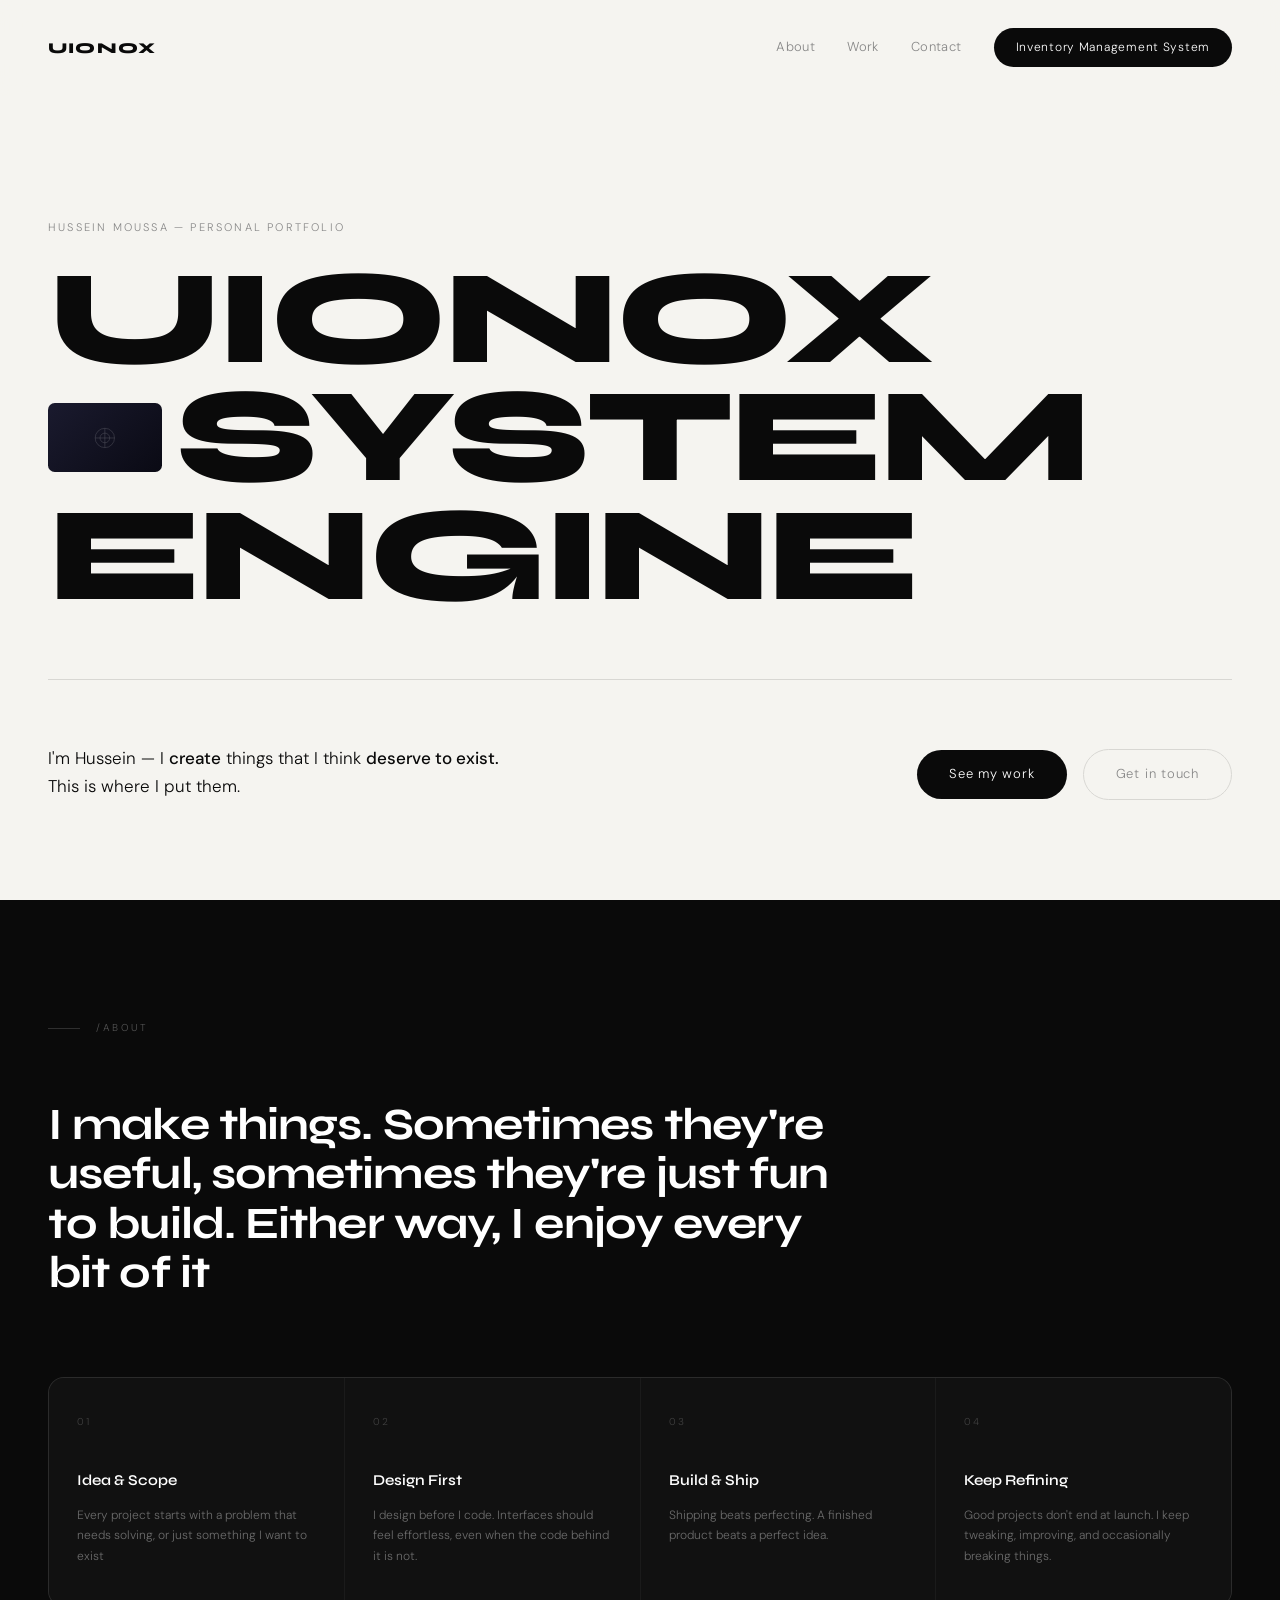
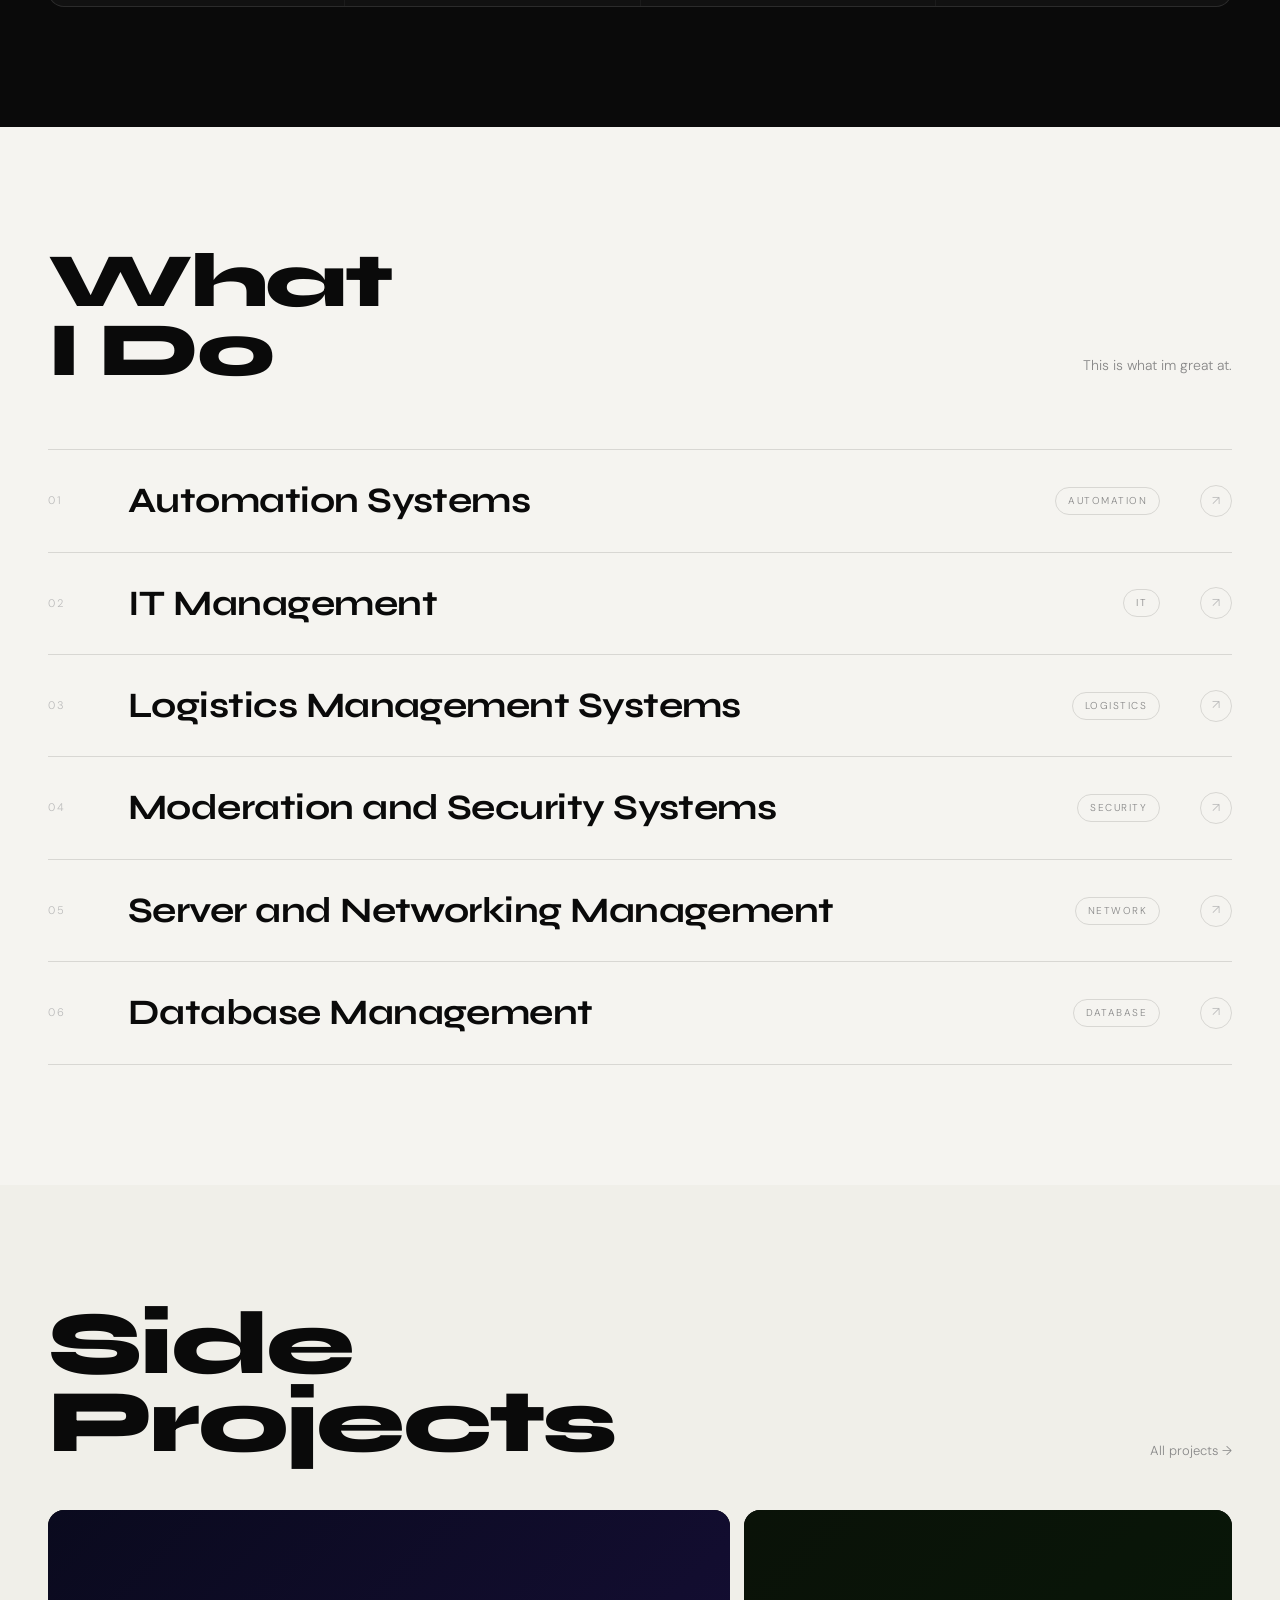
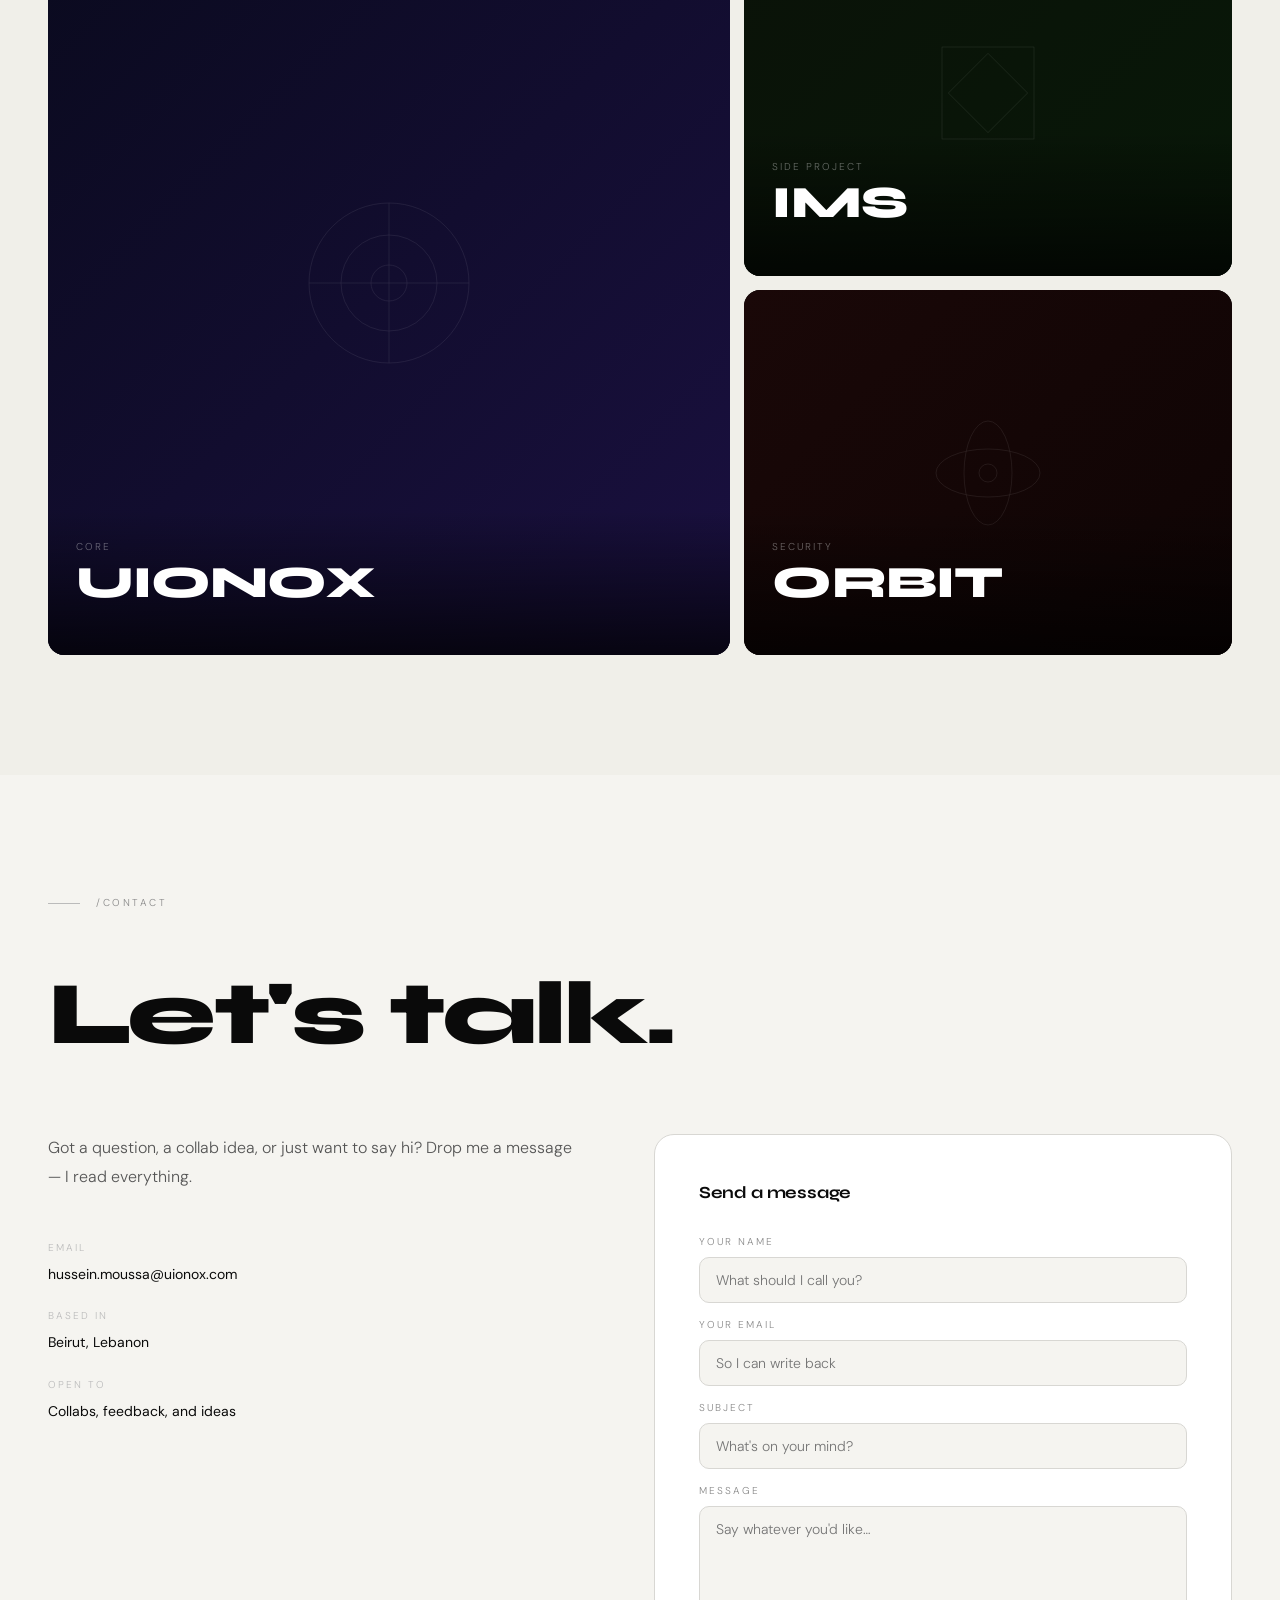
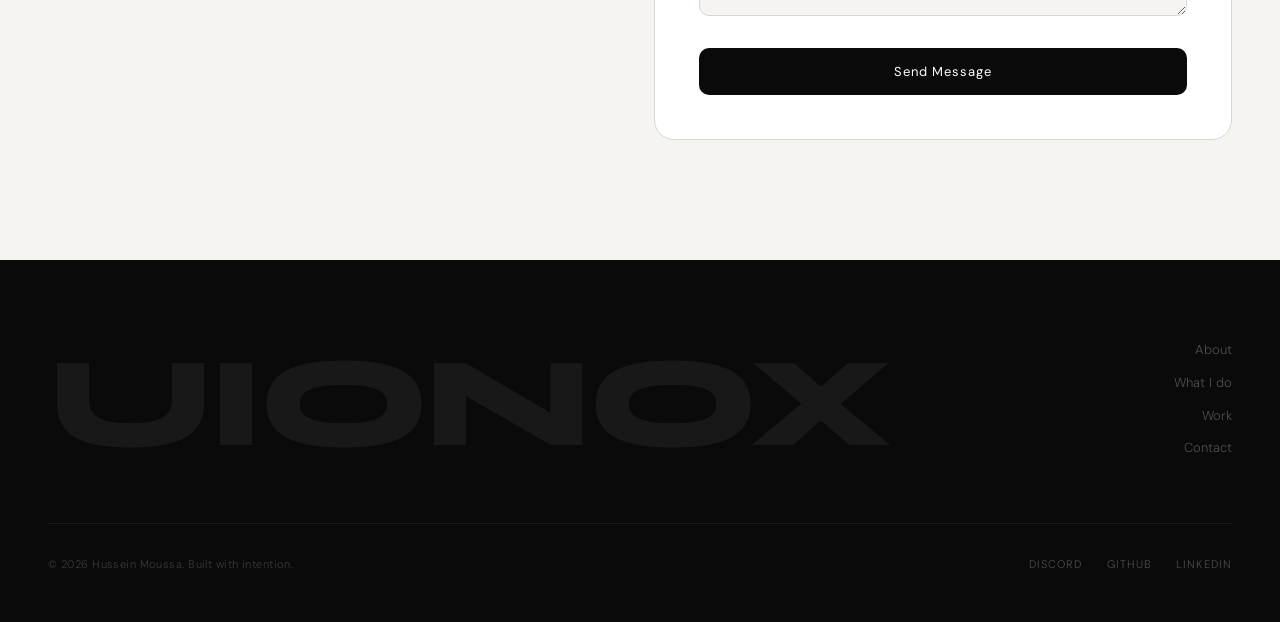
==== index.html @ 2e33893f "Update contact details and project descriptions" ====
<!DOCTYPE html>
<html lang="en">
<head>
<meta charset="UTF-8">
<meta name="viewport" content="width=device-width, initial-scale=1.0">
<title>Hussein Moussa — UIONOX</title>
<link rel="preconnect" href="https://fonts.googleapis.com">
<link href="https://fonts.googleapis.com/css2?family=Syne:wght@400;500;600;700;800&family=DM+Sans:opsz,wght@9..40,300;9..40,400;9..40,500&display=swap" rel="stylesheet">
<style>
*,*::before,*::after{box-sizing:border-box;margin:0;padding:0}
:root{
  --bg:#f5f4f0;
  --white:#ffffff;
  --black:#0a0a0a;
  --gray:#888;
  --gray-lt:#bbb;
  --gray-line:#d8d7d3;
  --accent:#1a3fff;
}
html{scroll-behavior:smooth}
body{background:var(--bg);color:var(--black);font-family:'DM Sans',sans-serif;font-weight:300;line-height:1.6;overflow-x:hidden}
::selection{background:var(--black);color:#fff}
a{color:inherit;text-decoration:none}

/* NAV */
nav{
  display:flex;align-items:center;justify-content:space-between;
  padding:28px 48px;
  position:fixed;top:0;left:0;right:0;z-index:100;
  background:rgba(245,244,240,0.88);
  backdrop-filter:blur(14px);
  -webkit-backdrop-filter:blur(14px);
  border-bottom:1px solid transparent;
  transition:border-color .3s;
}
nav.scrolled{border-bottom-color:var(--gray-line)}
.nav-logo{font-family:'Syne',sans-serif;font-weight:800;font-size:15px;letter-spacing:.08em;color:var(--black)}
.nav-right{display:flex;align-items:center;gap:32px}
.nav-links{display:flex;gap:32px}
.nav-links a{font-size:13px;color:var(--gray);letter-spacing:.03em;transition:color .2s}
.nav-links a:hover{color:var(--black)}
.nav-cta{
  background:var(--black);color:#fff;
  border:none;border-radius:100px;
  padding:10px 22px;font-size:12px;font-family:'DM Sans',sans-serif;
  letter-spacing:.06em;cursor:pointer;
  transition:transform .2s,box-shadow .2s;
  display:inline-block;
}
.nav-cta:hover{transform:scale(1.03);box-shadow:0 4px 20px rgba(0,0,0,0.18)}

/* HERO */
.hero{
  padding:160px 48px 100px;
  position:relative;overflow:hidden;
  min-height:100vh;display:flex;flex-direction:column;justify-content:flex-end;
}
.hero-eyebrow{
  font-size:11px;letter-spacing:.2em;text-transform:uppercase;color:var(--gray);
  margin-bottom:24px;
  opacity:0;animation:fadeUp .8s .1s cubic-bezier(.16,1,.3,1) forwards;
}
.hero-headline{
  font-family:'Syne',sans-serif;font-weight:800;
  /* scales purely with viewport width so all 3 lines always fit */
  font-size:clamp(40px,10.5vw,170px);
  line-height:.88;letter-spacing:-.03em;
  color:var(--black);
  display:flex;flex-direction:column;
}
.hero-line{
  display:flex;align-items:center;gap:.1em;
  white-space:nowrap;
  opacity:0;transform:translateY(50px);
  animation:fadeUp 1s cubic-bezier(.16,1,.3,1) forwards;
}
.hero-line:nth-child(1){animation-delay:.12s}
.hero-line:nth-child(2){animation-delay:.24s}
.hero-line:nth-child(3){animation-delay:.36s}
.hero-img-inline{
  /* size relative to current font-size so it scales with the text */
  width:.85em;height:.52em;
  border-radius:.05em;overflow:hidden;flex-shrink:0;
  background:#111;display:inline-flex;align-items:center;justify-content:center;
}
.hero-img-inner{
  width:100%;height:100%;
  background:linear-gradient(135deg,#1a1a2e,#0a0a14);
  display:flex;align-items:center;justify-content:center;
}
.hero-img-inner svg{opacity:.35;width:40%;height:40%}
.hero-bottom{
  display:flex;align-items:flex-end;justify-content:space-between;
  padding-top:64px;
  border-top:1px solid var(--gray-line);
  margin-top:64px;
  opacity:0;animation:fadeUp .8s .65s cubic-bezier(.16,1,.3,1) forwards;
}
.hero-sub{max-width:460px;font-size:17px;line-height:1.65;color:var(--black);font-weight:300}
.hero-sub strong{font-weight:500}
.hero-cta-row{display:flex;gap:16px;align-items:center;flex-shrink:0}
.btn-black{background:var(--black);color:#fff;padding:14px 32px;border-radius:100px;font-size:13px;letter-spacing:.06em;transition:transform .2s,box-shadow .2s;display:inline-block}
.btn-black:hover{transform:scale(1.02);box-shadow:0 6px 24px rgba(0,0,0,.18)}
.btn-outline{border:1.5px solid var(--gray-line);padding:14px 32px;border-radius:100px;font-size:13px;letter-spacing:.06em;color:var(--gray);transition:border-color .2s,color .2s;display:inline-block}
.btn-outline:hover{border-color:var(--black);color:var(--black)}

@keyframes fadeUp{to{opacity:1;transform:translateY(0)}}

/* SECTION SHARED */
.section-pad{padding:120px 48px}
.section-label{font-size:10px;letter-spacing:.25em;text-transform:uppercase;color:var(--gray);margin-bottom:64px;display:flex;align-items:center;gap:16px}
.section-label::before{content:'';width:32px;height:1px;background:var(--gray-lt)}

/* ABOUT / MISSION */
.mission{background:var(--black);color:#fff}
.mission .section-label{color:rgba(255,255,255,.3)}
.mission .section-label::before{background:rgba(255,255,255,.15)}
.mission-statement{
  font-family:'Syne',sans-serif;font-weight:700;
  font-size:clamp(28px,3.5vw,50px);
  line-height:1.1;letter-spacing:-.02em;color:#fff;
  max-width:820px;margin-bottom:80px;
}
.mission-cards{
  display:grid;grid-template-columns:repeat(4,1fr);gap:1px;
  background:rgba(255,255,255,.07);
  border:1px solid rgba(255,255,255,.07);
  border-radius:16px;overflow:hidden;
}
.m-card{
  background:#111;padding:36px 28px 40px;
  transition:background .3s;position:relative;
}
.m-card:hover{background:#161616}
.m-card::after{
  content:'';position:absolute;bottom:0;left:28px;
  width:28px;height:2px;background:var(--accent);
  transform:scaleX(0);transform-origin:left;
  transition:transform .4s cubic-bezier(.16,1,.3,1);
}
.m-card:hover::after{transform:scaleX(1)}
.m-card-num{font-size:10px;letter-spacing:.2em;color:rgba(255,255,255,.2);margin-bottom:40px}
.m-card-title{font-family:'Syne',sans-serif;font-weight:600;font-size:15px;color:#fff;line-height:1.4;margin-bottom:14px}
.m-card-desc{font-size:12px;color:rgba(255,255,255,.38);line-height:1.7}

/* SERVICES / WHAT I DO */
.services{background:var(--bg)}
.services-head{display:flex;align-items:flex-end;justify-content:space-between;margin-bottom:0}
.services-title{font-family:'Syne',sans-serif;font-weight:800;font-size:clamp(40px,6vw,80px);line-height:.9;letter-spacing:-.03em}
.services-desc{max-width:300px;font-size:14px;color:var(--gray);line-height:1.7;margin-bottom:8px}
.svc-list{border-top:1px solid var(--gray-line);margin-top:64px}
.svc-row{
  display:flex;align-items:center;gap:40px;
  border-bottom:1px solid var(--gray-line);
  padding:22px 0;cursor:default;
  opacity:0;transform:translateY(20px);
  transition:opacity .6s cubic-bezier(.16,1,.3,1),transform .6s cubic-bezier(.16,1,.3,1),padding-left .3s;
}
.svc-row.visible{opacity:1;transform:translateY(0)}
.svc-row:hover{padding-left:16px}
.svc-n{font-size:11px;color:var(--gray-lt);letter-spacing:.15em;flex:0 0 40px}
.svc-name{font-family:'Syne',sans-serif;font-weight:700;font-size:clamp(20px,2.8vw,38px);flex:1;letter-spacing:-.015em;transition:color .2s}
.svc-row:hover .svc-name{color:var(--accent)}
.svc-badge{font-size:10px;letter-spacing:.15em;text-transform:uppercase;color:var(--gray);border:1px solid var(--gray-line);padding:5px 12px;border-radius:100px;transition:border-color .2s,color .2s}
.svc-row:hover .svc-badge{border-color:var(--accent);color:var(--accent)}
.svc-arr{width:32px;height:32px;border-radius:50%;border:1px solid var(--gray-line);display:flex;align-items:center;justify-content:center;font-size:13px;color:var(--gray-lt);transition:all .2s}
.svc-row:hover .svc-arr{background:var(--black);color:#fff;border-color:var(--black);transform:rotate(-45deg)}

/* PROJECTS */
.projects{background:#f0efe9}
.proj-header{display:flex;align-items:flex-end;justify-content:space-between;margin-bottom:48px}
.proj-title{font-family:'Syne',sans-serif;font-weight:800;font-size:clamp(40px,7vw,90px);letter-spacing:-.03em;line-height:.88}
.proj-link{font-size:13px;color:var(--gray);transition:color .2s}
.proj-link:hover{color:var(--black)}
.proj-grid{display:grid;grid-template-columns:1.4fr 1fr;gap:14px}
.proj-card{border-radius:16px;overflow:hidden;position:relative;background:var(--black);cursor:default}
.proj-card.tall{grid-row:span 2}
.proj-inner{aspect-ratio:4/3;position:relative;overflow:hidden;display:flex;align-items:center;justify-content:center}
.proj-card.tall .proj-inner{height:100%;aspect-ratio:auto}
.proj-bg{position:absolute;inset:0;transition:transform .9s cubic-bezier(.16,1,.3,1)}
.proj-card:hover .proj-bg{transform:scale(1.04)}
.pbg-1{background:linear-gradient(135deg,#0a0a1e,#1a1040)}
.pbg-2{background:linear-gradient(135deg,#0a1208,#081808)}
.pbg-3{background:linear-gradient(135deg,#1a0808,#0e0404)}
.pbg-4{background:linear-gradient(135deg,#060c1a,#0a1428)}
.proj-geo{position:absolute;inset:0;display:flex;align-items:center;justify-content:center;opacity:.12;transition:opacity .5s}
.proj-card:hover .proj-geo{opacity:.22}
.proj-label{position:absolute;bottom:0;left:0;right:0;padding:28px 28px 24px;background:linear-gradient(transparent,rgba(0,0,0,.72))}
.proj-cat{font-size:10px;letter-spacing:.2em;text-transform:uppercase;color:rgba(255,255,255,.38);margin-bottom:6px}
.proj-name{font-family:'Syne',sans-serif;font-weight:800;font-size:clamp(26px,3.5vw,48px);letter-spacing:-.02em;color:#fff;line-height:1}
.proj-meta{display:flex;gap:14px;margin-top:8px;font-size:11px;color:rgba(255,255,255,.3);letter-spacing:.06em;opacity:0;transform:translateY(8px);transition:opacity .35s,transform .35s}
.proj-card:hover .proj-meta{opacity:1;transform:translateY(0)}

/* CONTACT */
.contact{background:var(--bg);padding:120px 48px}
.contact-head{font-family:'Syne',sans-serif;font-weight:800;font-size:clamp(40px,7vw,96px);line-height:.88;letter-spacing:-.03em;margin-bottom:80px}
.contact-layout{display:grid;grid-template-columns:1fr 1.1fr;gap:80px;align-items:start}
.contact-info p{font-size:16px;color:#555;line-height:1.8;margin-bottom:48px;font-weight:300}
.c-detail{margin-bottom:22px}
.c-detail-label{font-size:10px;letter-spacing:.2em;text-transform:uppercase;color:var(--gray-lt);display:block;margin-bottom:5px}
.c-detail-val{font-size:14px;color:var(--black);font-weight:400}
.contact-form{background:var(--white);border:1px solid var(--gray-line);border-radius:20px;padding:44px}
.form-title{font-family:'Syne',sans-serif;font-weight:700;font-size:17px;margin-bottom:28px;letter-spacing:-.01em}
.f-group{margin-bottom:14px}
.f-group label{display:block;font-size:10px;letter-spacing:.2em;text-transform:uppercase;color:var(--gray);margin-bottom:7px}
.f-group input,.f-group textarea{
  width:100%;background:var(--bg);
  border:1px solid var(--gray-line);border-radius:10px;
  padding:13px 16px;color:var(--black);
  font-family:'DM Sans',sans-serif;font-size:14px;font-weight:300;
  outline:none;transition:border-color .22s,background .22s;
}
.f-group input:focus,.f-group textarea:focus{border-color:var(--black);background:#fff}
.f-group textarea{resize:vertical;min-height:110px}
.f-submit{
  width:100%;margin-top:10px;
  background:var(--black);color:#fff;border:none;
  padding:15px;border-radius:10px;
  font-family:'DM Sans',sans-serif;font-size:13px;letter-spacing:.08em;
  font-weight:400;cursor:pointer;
  transition:transform .2s,background .2s;
}
.f-submit:hover{transform:scale(1.01);background:#1a1a1a}
.f-submit:disabled{opacity:.6;cursor:not-allowed;transform:none}

/* FOOTER */
footer{background:var(--black);color:#fff;padding:80px 48px 48px}
.footer-top{display:flex;justify-content:space-between;align-items:flex-end;margin-bottom:64px}
.footer-wordmark{font-family:'Syne',sans-serif;font-weight:800;font-size:clamp(56px,10vw,140px);letter-spacing:-.03em;line-height:.85;color:rgba(255,255,255,.06)}
.footer-nav{display:flex;flex-direction:column;gap:12px;text-align:right}
.footer-nav a{font-size:13px;color:rgba(255,255,255,.28);transition:color .2s}
.footer-nav a:hover{color:#fff}
.footer-bottom{display:flex;justify-content:space-between;align-items:center;border-top:1px solid rgba(255,255,255,.07);padding-top:32px}
.footer-copy{font-size:11px;color:rgba(255,255,255,.2);letter-spacing:.04em}
.footer-socials{display:flex;gap:24px}
.footer-socials a{font-size:11px;color:rgba(255,255,255,.28);letter-spacing:.1em;text-transform:uppercase;transition:color .2s}
.footer-socials a:hover{color:#fff}

/* REVEAL */
.reveal{opacity:0;transform:translateY(28px);transition:opacity .9s cubic-bezier(.16,1,.3,1),transform .9s cubic-bezier(.16,1,.3,1)}
.reveal.visible{opacity:1;transform:translateY(0)}

/* STATUS MSG */
.form-status{display:none;text-align:center;font-size:13px;padding:10px;border-radius:8px;margin-top:8px;letter-spacing:.04em}
.form-status.success{display:block;background:#e6f9f0;color:#0a6640}
.form-status.error{display:block;background:#fff0f0;color:#991a1a}

/* ── TABLET ── */
@media(max-width:900px){
  nav{padding:18px 28px}
  .nav-links{display:none}

  .hero{padding:120px 28px 72px;min-height:100svh}
  .hero-eyebrow{font-size:10px}
  .hero-bottom{flex-direction:column;gap:28px;align-items:flex-start;padding-top:40px;margin-top:40px}
  .hero-sub{font-size:15px;max-width:100%}
  .hero-cta-row{flex-wrap:wrap;gap:12px}

  .section-pad{padding:80px 28px}
  .section-label{margin-bottom:40px}

  .mission{padding:80px 28px}
  .mission-statement{font-size:clamp(22px,4vw,36px);margin-bottom:48px}
  .mission-cards{grid-template-columns:repeat(2,1fr)}

  .services{padding:80px 28px}
  .services-head{flex-direction:column;align-items:flex-start;gap:16px}
  .services-desc{max-width:100%}
  .svc-list{margin-top:40px}
  .svc-row{gap:16px;padding:18px 0}
  .svc-badge{display:none}

  .projects{padding:80px 28px}
  .proj-grid{grid-template-columns:1fr}
  .proj-card.tall{grid-row:auto}
  .proj-card .proj-inner{aspect-ratio:16/9}
  .proj-card.tall .proj-inner{height:auto;aspect-ratio:16/9}

  .contact{padding:80px 28px}
  .contact-head{margin-bottom:48px}
  .contact-layout{grid-template-columns:1fr;gap:40px}
  .contact-form{padding:32px 24px}

  footer{padding:56px 28px 36px}
  .footer-bottom{flex-direction:column;align-items:flex-start;gap:16px}
}

/* ── MOBILE ── */
@media(max-width:480px){
  nav{padding:16px 20px}
  .nav-cta{padding:9px 18px;font-size:11px}

  .hero{padding:100px 20px 56px}
  .hero-eyebrow{font-size:9px;letter-spacing:.15em}
  .hero-line{gap:.08em}
  .hero-bottom{padding-top:32px;margin-top:32px;gap:24px}
  .hero-sub{font-size:14px;line-height:1.6}
  .btn-black,.btn-outline{padding:13px 24px;font-size:12px}

  .section-pad{padding:64px 20px}
  .section-label{font-size:9px;margin-bottom:32px}

  .mission{padding:64px 20px}
  .mission-statement{font-size:clamp(20px,5.5vw,28px);margin-bottom:40px}
  .mission-cards{grid-template-columns:1fr;gap:1px}
  .m-card{padding:28px 20px 32px}
  .m-card-num{margin-bottom:24px}

  .services{padding:64px 20px}
  .services-title{font-size:clamp(32px,10vw,52px)}
  .svc-row{gap:12px;padding:16px 0}
  .svc-n{flex:0 0 28px;font-size:10px}
  .svc-name{font-size:clamp(18px,5vw,26px)}
  .svc-arr{width:28px;height:28px;font-size:11px;flex-shrink:0}

  .projects{padding:64px 20px}
  .proj-header{margin-bottom:32px}
  .proj-grid{gap:10px}
  .proj-card .proj-inner{aspect-ratio:4/3}
  .proj-card.tall .proj-inner{aspect-ratio:4/3}
  .proj-label{padding:20px 20px 18px}
  .proj-name{font-size:clamp(22px,7vw,36px)}
  .proj-cat{font-size:9px}

  .contact{padding:64px 20px}
  .contact-head{font-size:clamp(36px,11vw,64px);margin-bottom:40px}
  .contact-info p{font-size:14px;margin-bottom:32px}
  .contact-form{padding:24px 18px;border-radius:16px}
  .form-title{font-size:15px;margin-bottom:20px}
  .f-group{margin-bottom:12px}
  .f-group input,.f-group textarea{padding:12px 14px;font-size:14px}
  .f-submit{padding:14px;font-size:12px}

  footer{padding:48px 20px 28px}
  .footer-top{flex-direction:column;align-items:flex-start;gap:32px;margin-bottom:40px}
  .footer-nav{text-align:left;flex-direction:row;flex-wrap:wrap;gap:12px 24px}
  .footer-nav a{font-size:12px}
  .footer-wordmark{font-size:clamp(48px,16vw,88px)}
  .footer-copy{font-size:10px}
  .footer-socials{gap:18px}
  .footer-socials a{font-size:10px}
}
</style>
</head>
<body>

<!-- NAV -->
<nav id="nav">
  <div class="nav-logo">UIONOX</div>
  <div class="nav-right">
    <div class="nav-links">
      <a href="#about">About</a>
      <a href="#work">Work</a>
      <a href="#contact">Contact</a>
    </div>
    <a href="#work" class="nav-cta">Inventory Management System</a>
  </div>
</nav>

<!-- HERO -->
<section class="hero">
  <p class="hero-eyebrow">Hussein Moussa — Personal Portfolio</p>
  <div class="hero-headline">
    <div class="hero-line">UIONOX</div>
    <div class="hero-line">
      <div class="hero-img-inline" aria-hidden="true">
        <div class="hero-img-inner">
          <svg width="52" height="52" viewBox="0 0 52 52" fill="none">
            <circle cx="26" cy="26" r="18" stroke="white" stroke-width=".7"/>
            <circle cx="26" cy="26" r="9" stroke="white" stroke-width=".7"/>
            <line x1="8" y1="26" x2="44" y2="26" stroke="white" stroke-width=".7"/>
            <line x1="26" y1="8" x2="26" y2="44" stroke="white" stroke-width=".7"/>
          </svg>
        </div>
      </div>
      SYSTEM
    </div>
    <div class="hero-line">ENGINE</div>
  </div>
  <div class="hero-bottom">
    <p class="hero-sub">I'm Hussein — I <strong>create</strong> things that I think <strong>deserve to exist.</strong> This is where I put them.</p>
    <div class="hero-cta-row">
      <a href="#work" class="btn-black">See my work</a>
      <a href="#contact" class="btn-outline">Get in touch</a>
    </div>
  </div>
</section>

<!-- ABOUT / MISSION -->
<section class="mission section-pad" id="about">
  <div class="section-label">/ABOUT</div>
  <p class="mission-statement reveal">I make things. Sometimes they're useful, sometimes they're just fun to build. Either way, I enjoy every bit of it</p>
  <div class="mission-cards">
    <div class="m-card">
      <div class="m-card-num">01</div>
      <div class="m-card-title">Idea & Scope</div>
      <div class="m-card-desc">Every project starts with a problem that needs solving, or just something I want to exist</div>
    </div>
    <div class="m-card">
      <div class="m-card-num">02</div>
      <div class="m-card-title">Design First</div>
      <div class="m-card-desc">I design before I code. Interfaces should feel effortless, even when the code behind it is not.</div>
    </div>
    <div class="m-card">
      <div class="m-card-num">03</div>
      <div class="m-card-title">Build & Ship</div>
      <div class="m-card-desc">Shipping beats perfecting. A finished product beats a perfect idea.</div>
    </div>
    <div class="m-card">
      <div class="m-card-num">04</div>
      <div class="m-card-title">Keep Refining</div>
      <div class="m-card-desc">Good projects don't end at launch. I keep tweaking, improving, and occasionally breaking things.</div>
    </div>
  </div>
</section>

<!-- WHAT I DO -->
<section class="services section-pad" id="services">
  <div class="services-head reveal">
    <div class="services-title">What<br>I Do</div>
    <p class="services-desc">This is what im great at.</p>
  </div>
  <div class="svc-list">
    <div class="svc-row" style="transition-delay:.00s"><span class="svc-n">01</span><span class="svc-name">Automation Systems</span><span class="svc-badge">Automation</span><span class="svc-arr">↗</span></div>
    <div class="svc-row" style="transition-delay:.06s"><span class="svc-n">02</span><span class="svc-name">IT Management</span><span class="svc-badge">IT</span><span class="svc-arr">↗</span></div>
    <div class="svc-row" style="transition-delay:.12s"><span class="svc-n">03</span><span class="svc-name">Logistics Management Systems</span><span class="svc-badge">Logistics</span><span class="svc-arr">↗</span></div>
    <div class="svc-row" style="transition-delay:.18s"><span class="svc-n">04</span><span class="svc-name">Moderation and Security Systems</span><span class="svc-badge">Security</span><span class="svc-arr">↗</span></div>
    <div class="svc-row" style="transition-delay:.24s"><span class="svc-n">05</span><span class="svc-name">Server and Networking Management</span><span class="svc-badge">Network</span><span class="svc-arr">↗</span></div>
    <div class="svc-row" style="transition-delay:.30s"><span class="svc-n">06</span><span class="svc-name">Database Management</span><span class="svc-badge">Database</span><span class="svc-arr">↗</span></div>
  </div>
</section>

<!-- PROJECTS -->
<section class="projects section-pad" id="work">
  <div class="proj-header reveal">
    <div class="proj-title">Side<br>Projects</div>
    <a href="#" class="proj-link">All projects →</a>
  </div>
  <div class="proj-grid">
    <div class="proj-card tall">
      <div class="proj-inner">
        <div class="proj-bg pbg-1"></div>
        <div class="proj-geo">
          <svg width="200" height="300" viewBox="0 0 200 300" fill="none">
            <circle cx="100" cy="150" r="80" stroke="white" stroke-width=".6"/>
            <circle cx="100" cy="150" r="48" stroke="white" stroke-width=".6"/>
            <circle cx="100" cy="150" r="18" stroke="white" stroke-width=".6"/>
            <line x1="20" y1="150" x2="180" y2="150" stroke="white" stroke-width=".6"/>
            <line x1="100" y1="70" x2="100" y2="230" stroke="white" stroke-width=".6"/>
          </svg>
        </div>
        <div class="proj-label">
          <div class="proj-cat">Core</div>
          <div class="proj-name">UIONOX</div>
          <div class="proj-meta"><span>2026</span><span>·</span><span>Operational system host</span></div>
        </div>
      </div>
    </div>
    <div class="proj-card">
      <div class="proj-inner">
        <div class="proj-bg pbg-2"></div>
        <div class="proj-geo">
          <svg width="140" height="140" viewBox="0 0 140 140" fill="none">
            <rect x="24" y="24" width="92" height="92" stroke="white" stroke-width=".6"/>
            <rect x="42" y="42" width="56" height="56" stroke="white" stroke-width=".6" transform="rotate(45 70 70)"/>
          </svg>
        </div>
        <div class="proj-label">
          <div class="proj-cat">Side Project</div>
          <div class="proj-name">IMS</div>
          <div class="proj-meta"><span>2026</span><span>·</span><span>Inventory Management System</span></div>
        </div>
      </div>
    </div>
    <div class="proj-card">
      <div class="proj-inner">
        <div class="proj-bg pbg-3"></div>
        <div class="proj-geo">
          <svg width="140" height="140" viewBox="0 0 140 140" fill="none">
            <ellipse cx="70" cy="70" rx="52" ry="24" stroke="white" stroke-width=".6"/>
            <ellipse cx="70" cy="70" rx="24" ry="52" stroke="white" stroke-width=".6"/>
            <circle cx="70" cy="70" r="9" stroke="white" stroke-width=".6"/>
          </svg>
        </div>
        <div class="proj-label">
          <div class="proj-cat">Security</div>
          <div class="proj-name">ORBIT</div>
          <div class="proj-meta"><span>2026</span><span>·</span><span>Security System</span></div>
        </div>
      </div>
    </div>
  </div>
</section>

<!-- CONTACT -->
<section class="contact" id="contact">
  <div class="section-label reveal">/CONTACT</div>
  <h2 class="contact-head reveal">Let's talk.</h2>
  <div class="contact-layout">
    <div class="contact-info reveal">
      <p>Got a question, a collab idea, or just want to say hi? Drop me a message — I read everything.</p>
      <div class="c-detail">
        <span class="c-detail-label">Email</span>
        <span class="c-detail-val">hussein.moussa@uionox.com</span>
      </div>
      <div class="c-detail">
        <span class="c-detail-label">Based in</span>
        <span class="c-detail-val">Beirut, Lebanon</span>
      </div>
      <div class="c-detail">
        <span class="c-detail-label">Open to</span>
        <span class="c-detail-val">Collabs, feedback, and ideas</span>
      </div>
    </div>
    <div class="contact-form reveal" style="transition-delay:.15s">
      <div class="form-title">Send a message</div>
      <div class="f-group"><label>Your name</label><input type="text" id="f-name" placeholder="What should I call you?"></div>
      <div class="f-group"><label>Your email</label><input type="email" id="f-email" placeholder="So I can write back"></div>
      <div class="f-group"><label>Subject</label><input type="text" id="f-subject" placeholder="What's on your mind?"></div>
      <div class="f-group"><label>Message</label><textarea id="f-msg" placeholder="Say whatever you'd like…"></textarea></div>
      <button class="f-submit" id="submitBtn">Send Message</button>
      <div class="form-status" id="formStatus"></div>
    </div>
  </div>
</section>

<!-- FOOTER -->
<footer>
  <div class="footer-top">
    <div class="footer-wordmark">UIONOX</div>
    <div class="footer-nav">
      <a href="#about">About</a>
      <a href="#services">What I do</a>
      <a href="#work">Work</a>
      <a href="#contact">Contact</a>
    </div>
  </div>
  <div class="footer-bottom">
    <div class="footer-copy">© 2026 Hussein Moussa. Built with intention.</div>
    <div class="footer-socials">
      <a href="https://discord.com/users/834357440584876062" target="_blank" rel="noopener noreferrer" >Discord</a>
      <a href="https://github.com/uiopler" target="_blank" rel="noopener noreferrer">GitHub</a>
      <a href="https://www.linkedin.com/in/uiopler/" target="_blank" rel="noopener noreferrer">LinkedIn</a>
    </div>
  </div>
</footer>

<script>
// Nav scroll border
const nav = document.getElementById('nav');
window.addEventListener('scroll', () => nav.classList.toggle('scrolled', window.scrollY > 40));

// Intersection observer for reveals
const io = new IntersectionObserver(entries => {
  entries.forEach(e => { if (e.isIntersecting) e.target.classList.add('visible'); });
}, { threshold: .12 });
document.querySelectorAll('.reveal, .svc-row').forEach(el => io.observe(el));

// Contact form → mailto
document.getElementById('submitBtn').addEventListener('click', function () {
  const name    = document.getElementById('f-name').value.trim();
  const email   = document.getElementById('f-email').value.trim();
  const subject = document.getElementById('f-subject').value.trim();
  const msg     = document.getElementById('f-msg').value.trim();
  const status  = document.getElementById('formStatus');

  if (!name || !email || !msg) {
    status.className = 'form-status error';
    status.textContent = 'Please fill in your name, email, and message.';
    return;
  }
  if (!/^[^\s@]+@[^\s@]+\.[^\s@]+$/.test(email)) {
    status.className = 'form-status error';
    status.textContent = 'That email doesn\'t look right — double check it.';
    return;
  }

  const body = encodeURIComponent(`Hi Hussein,\n\nMy name is ${name}.\n\n${msg}\n\nReply to: ${email}`);
  const subj = encodeURIComponent(subject || `Message from ${name} via UIONOX`);
  window.location.href = `mailto:hussein@uionox.studio?subject=${subj}&body=${body}`;

  this.textContent = 'Opening your mail app ✓';
  this.disabled = true;
  status.className = 'form-status success';
  status.textContent = 'Your mail app should open now with the message pre-filled.';
  setTimeout(() => { this.textContent = 'Send Message'; this.disabled = false; status.className = 'form-status'; }, 5000);
});
</script>
</body>
</html>
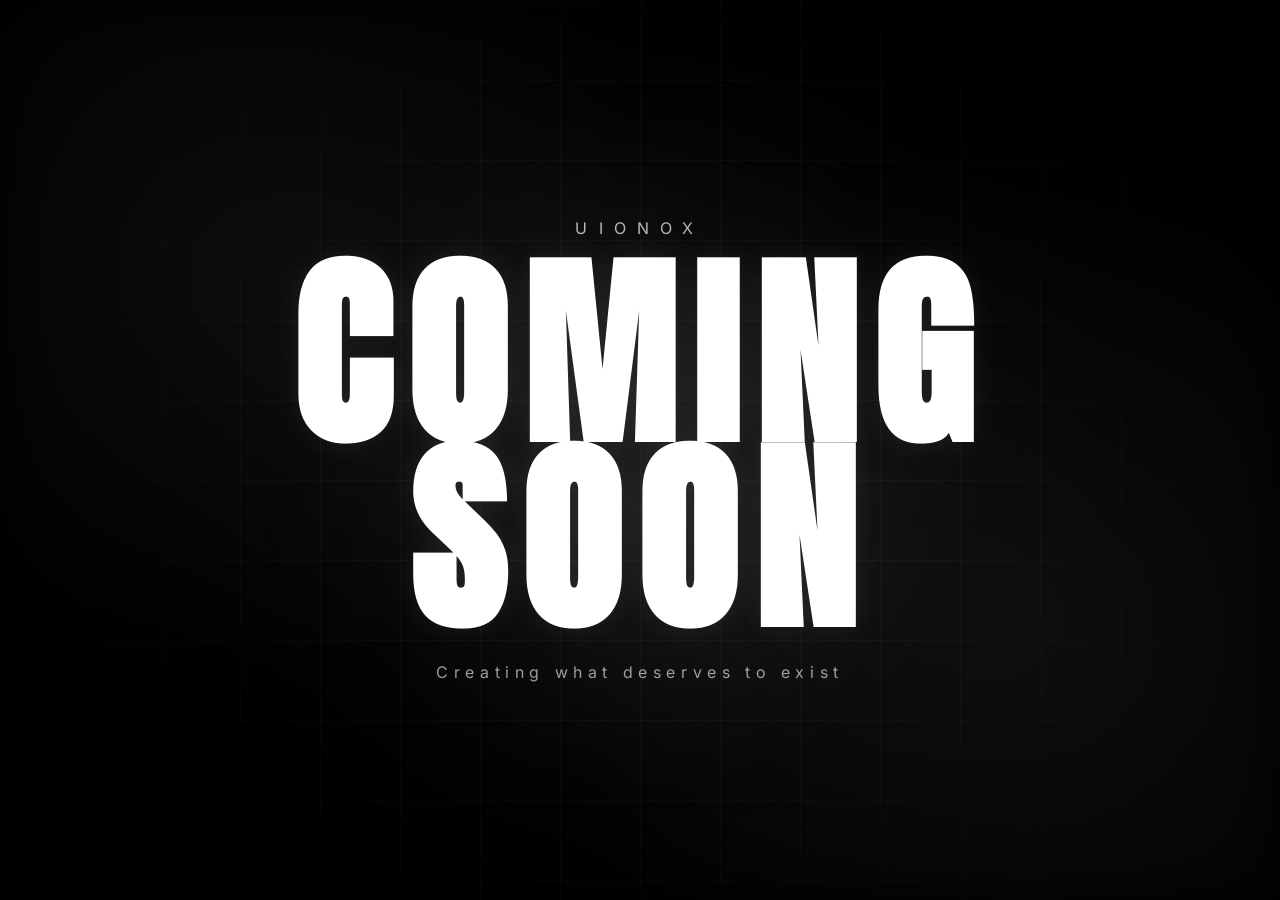
==== commit c98f4289: "from branded to coming soon" ====
--- a/index.html
+++ b/index.html
@@ -3,588 +3,124 @@
 <head>
 <meta charset="UTF-8">
 <meta name="viewport" content="width=device-width, initial-scale=1.0">
-<title>Hussein Moussa — UIONOX</title>
+
+<title>UIONOX — Coming Soon</title>
+
 <link rel="preconnect" href="https://fonts.googleapis.com">
-<link href="https://fonts.googleapis.com/css2?family=Syne:wght@400;500;600;700;800&family=DM+Sans:opsz,wght@9..40,300;9..40,400;9..40,500&display=swap" rel="stylesheet">
+<link rel="preconnect" href="https://fonts.gstatic.com" crossorigin>
+<link href="https://fonts.googleapis.com/css2?family=Anton&family=Inter:wght@400;500&display=swap" rel="stylesheet">
+
 <style>
-*,*::before,*::after{box-sizing:border-box;margin:0;padding:0}
-:root{
-  --bg:#f5f4f0;
-  --white:#ffffff;
-  --black:#0a0a0a;
-  --gray:#888;
-  --gray-lt:#bbb;
-  --gray-line:#d8d7d3;
-  --accent:#1a3fff;
-}
-html{scroll-behavior:smooth}
-body{background:var(--bg);color:var(--black);font-family:'DM Sans',sans-serif;font-weight:300;line-height:1.6;overflow-x:hidden}
-::selection{background:var(--black);color:#fff}
-a{color:inherit;text-decoration:none}
-
-/* NAV */
-nav{
-  display:flex;align-items:center;justify-content:space-between;
-  padding:28px 48px;
-  position:fixed;top:0;left:0;right:0;z-index:100;
-  background:rgba(245,244,240,0.88);
-  backdrop-filter:blur(14px);
-  -webkit-backdrop-filter:blur(14px);
-  border-bottom:1px solid transparent;
-  transition:border-color .3s;
-}
-nav.scrolled{border-bottom-color:var(--gray-line)}
-.nav-logo{font-family:'Syne',sans-serif;font-weight:800;font-size:15px;letter-spacing:.08em;color:var(--black)}
-.nav-right{display:flex;align-items:center;gap:32px}
-.nav-links{display:flex;gap:32px}
-.nav-links a{font-size:13px;color:var(--gray);letter-spacing:.03em;transition:color .2s}
-.nav-links a:hover{color:var(--black)}
-.nav-cta{
-  background:var(--black);color:#fff;
-  border:none;border-radius:100px;
-  padding:10px 22px;font-size:12px;font-family:'DM Sans',sans-serif;
-  letter-spacing:.06em;cursor:pointer;
-  transition:transform .2s,box-shadow .2s;
-  display:inline-block;
-}
-.nav-cta:hover{transform:scale(1.03);box-shadow:0 4px 20px rgba(0,0,0,0.18)}
-
-/* HERO */
-.hero{
-  padding:160px 48px 100px;
-  position:relative;overflow:hidden;
-  min-height:100vh;display:flex;flex-direction:column;justify-content:flex-end;
-}
-.hero-eyebrow{
-  font-size:11px;letter-spacing:.2em;text-transform:uppercase;color:var(--gray);
-  margin-bottom:24px;
-  opacity:0;animation:fadeUp .8s .1s cubic-bezier(.16,1,.3,1) forwards;
-}
-.hero-headline{
-  font-family:'Syne',sans-serif;font-weight:800;
-  /* scales purely with viewport width so all 3 lines always fit */
-  font-size:clamp(40px,10.5vw,170px);
-  line-height:.88;letter-spacing:-.03em;
-  color:var(--black);
-  display:flex;flex-direction:column;
-}
-.hero-line{
-  display:flex;align-items:center;gap:.1em;
-  white-space:nowrap;
-  opacity:0;transform:translateY(50px);
-  animation:fadeUp 1s cubic-bezier(.16,1,.3,1) forwards;
-}
-.hero-line:nth-child(1){animation-delay:.12s}
-.hero-line:nth-child(2){animation-delay:.24s}
-.hero-line:nth-child(3){animation-delay:.36s}
-.hero-img-inline{
-  /* size relative to current font-size so it scales with the text */
-  width:.85em;height:.52em;
-  border-radius:.05em;overflow:hidden;flex-shrink:0;
-  background:#111;display:inline-flex;align-items:center;justify-content:center;
-}
-.hero-img-inner{
-  width:100%;height:100%;
-  background:linear-gradient(135deg,#1a1a2e,#0a0a14);
-  display:flex;align-items:center;justify-content:center;
-}
-.hero-img-inner svg{opacity:.35;width:40%;height:40%}
-.hero-bottom{
-  display:flex;align-items:flex-end;justify-content:space-between;
-  padding-top:64px;
-  border-top:1px solid var(--gray-line);
-  margin-top:64px;
-  opacity:0;animation:fadeUp .8s .65s cubic-bezier(.16,1,.3,1) forwards;
-}
-.hero-sub{max-width:460px;font-size:17px;line-height:1.65;color:var(--black);font-weight:300}
-.hero-sub strong{font-weight:500}
-.hero-cta-row{display:flex;gap:16px;align-items:center;flex-shrink:0}
-.btn-black{background:var(--black);color:#fff;padding:14px 32px;border-radius:100px;font-size:13px;letter-spacing:.06em;transition:transform .2s,box-shadow .2s;display:inline-block}
-.btn-black:hover{transform:scale(1.02);box-shadow:0 6px 24px rgba(0,0,0,.18)}
-.btn-outline{border:1.5px solid var(--gray-line);padding:14px 32px;border-radius:100px;font-size:13px;letter-spacing:.06em;color:var(--gray);transition:border-color .2s,color .2s;display:inline-block}
-.btn-outline:hover{border-color:var(--black);color:var(--black)}
-
-@keyframes fadeUp{to{opacity:1;transform:translateY(0)}}
-
-/* SECTION SHARED */
-.section-pad{padding:120px 48px}
-.section-label{font-size:10px;letter-spacing:.25em;text-transform:uppercase;color:var(--gray);margin-bottom:64px;display:flex;align-items:center;gap:16px}
-.section-label::before{content:'';width:32px;height:1px;background:var(--gray-lt)}
-
-/* ABOUT / MISSION */
-.mission{background:var(--black);color:#fff}
-.mission .section-label{color:rgba(255,255,255,.3)}
-.mission .section-label::before{background:rgba(255,255,255,.15)}
-.mission-statement{
-  font-family:'Syne',sans-serif;font-weight:700;
-  font-size:clamp(28px,3.5vw,50px);
-  line-height:1.1;letter-spacing:-.02em;color:#fff;
-  max-width:820px;margin-bottom:80px;
-}
-.mission-cards{
-  display:grid;grid-template-columns:repeat(4,1fr);gap:1px;
-  background:rgba(255,255,255,.07);
-  border:1px solid rgba(255,255,255,.07);
-  border-radius:16px;overflow:hidden;
-}
-.m-card{
-  background:#111;padding:36px 28px 40px;
-  transition:background .3s;position:relative;
-}
-.m-card:hover{background:#161616}
-.m-card::after{
-  content:'';position:absolute;bottom:0;left:28px;
-  width:28px;height:2px;background:var(--accent);
-  transform:scaleX(0);transform-origin:left;
-  transition:transform .4s cubic-bezier(.16,1,.3,1);
-}
-.m-card:hover::after{transform:scaleX(1)}
-.m-card-num{font-size:10px;letter-spacing:.2em;color:rgba(255,255,255,.2);margin-bottom:40px}
-.m-card-title{font-family:'Syne',sans-serif;font-weight:600;font-size:15px;color:#fff;line-height:1.4;margin-bottom:14px}
-.m-card-desc{font-size:12px;color:rgba(255,255,255,.38);line-height:1.7}
-
-/* SERVICES / WHAT I DO */
-.services{background:var(--bg)}
-.services-head{display:flex;align-items:flex-end;justify-content:space-between;margin-bottom:0}
-.services-title{font-family:'Syne',sans-serif;font-weight:800;font-size:clamp(40px,6vw,80px);line-height:.9;letter-spacing:-.03em}
-.services-desc{max-width:300px;font-size:14px;color:var(--gray);line-height:1.7;margin-bottom:8px}
-.svc-list{border-top:1px solid var(--gray-line);margin-top:64px}
-.svc-row{
-  display:flex;align-items:center;gap:40px;
-  border-bottom:1px solid var(--gray-line);
-  padding:22px 0;cursor:default;
-  opacity:0;transform:translateY(20px);
-  transition:opacity .6s cubic-bezier(.16,1,.3,1),transform .6s cubic-bezier(.16,1,.3,1),padding-left .3s;
-}
-.svc-row.visible{opacity:1;transform:translateY(0)}
-.svc-row:hover{padding-left:16px}
-.svc-n{font-size:11px;color:var(--gray-lt);letter-spacing:.15em;flex:0 0 40px}
-.svc-name{font-family:'Syne',sans-serif;font-weight:700;font-size:clamp(20px,2.8vw,38px);flex:1;letter-spacing:-.015em;transition:color .2s}
-.svc-row:hover .svc-name{color:var(--accent)}
-.svc-badge{font-size:10px;letter-spacing:.15em;text-transform:uppercase;color:var(--gray);border:1px solid var(--gray-line);padding:5px 12px;border-radius:100px;transition:border-color .2s,color .2s}
-.svc-row:hover .svc-badge{border-color:var(--accent);color:var(--accent)}
-.svc-arr{width:32px;height:32px;border-radius:50%;border:1px solid var(--gray-line);display:flex;align-items:center;justify-content:center;font-size:13px;color:var(--gray-lt);transition:all .2s}
-.svc-row:hover .svc-arr{background:var(--black);color:#fff;border-color:var(--black);transform:rotate(-45deg)}
-
-/* PROJECTS */
-.projects{background:#f0efe9}
-.proj-header{display:flex;align-items:flex-end;justify-content:space-between;margin-bottom:48px}
-.proj-title{font-family:'Syne',sans-serif;font-weight:800;font-size:clamp(40px,7vw,90px);letter-spacing:-.03em;line-height:.88}
-.proj-link{font-size:13px;color:var(--gray);transition:color .2s}
-.proj-link:hover{color:var(--black)}
-.proj-grid{display:grid;grid-template-columns:1.4fr 1fr;gap:14px}
-.proj-card{border-radius:16px;overflow:hidden;position:relative;background:var(--black);cursor:default}
-.proj-card.tall{grid-row:span 2}
-.proj-inner{aspect-ratio:4/3;position:relative;overflow:hidden;display:flex;align-items:center;justify-content:center}
-.proj-card.tall .proj-inner{height:100%;aspect-ratio:auto}
-.proj-bg{position:absolute;inset:0;transition:transform .9s cubic-bezier(.16,1,.3,1)}
-.proj-card:hover .proj-bg{transform:scale(1.04)}
-.pbg-1{background:linear-gradient(135deg,#0a0a1e,#1a1040)}
-.pbg-2{background:linear-gradient(135deg,#0a1208,#081808)}
-.pbg-3{background:linear-gradient(135deg,#1a0808,#0e0404)}
-.pbg-4{background:linear-gradient(135deg,#060c1a,#0a1428)}
-.proj-geo{position:absolute;inset:0;display:flex;align-items:center;justify-content:center;opacity:.12;transition:opacity .5s}
-.proj-card:hover .proj-geo{opacity:.22}
-.proj-label{position:absolute;bottom:0;left:0;right:0;padding:28px 28px 24px;background:linear-gradient(transparent,rgba(0,0,0,.72))}
-.proj-cat{font-size:10px;letter-spacing:.2em;text-transform:uppercase;color:rgba(255,255,255,.38);margin-bottom:6px}
-.proj-name{font-family:'Syne',sans-serif;font-weight:800;font-size:clamp(26px,3.5vw,48px);letter-spacing:-.02em;color:#fff;line-height:1}
-.proj-meta{display:flex;gap:14px;margin-top:8px;font-size:11px;color:rgba(255,255,255,.3);letter-spacing:.06em;opacity:0;transform:translateY(8px);transition:opacity .35s,transform .35s}
-.proj-card:hover .proj-meta{opacity:1;transform:translateY(0)}
-
-/* CONTACT */
-.contact{background:var(--bg);padding:120px 48px}
-.contact-head{font-family:'Syne',sans-serif;font-weight:800;font-size:clamp(40px,7vw,96px);line-height:.88;letter-spacing:-.03em;margin-bottom:80px}
-.contact-layout{display:grid;grid-template-columns:1fr 1.1fr;gap:80px;align-items:start}
-.contact-info p{font-size:16px;color:#555;line-height:1.8;margin-bottom:48px;font-weight:300}
-.c-detail{margin-bottom:22px}
-.c-detail-label{font-size:10px;letter-spacing:.2em;text-transform:uppercase;color:var(--gray-lt);display:block;margin-bottom:5px}
-.c-detail-val{font-size:14px;color:var(--black);font-weight:400}
-.contact-form{background:var(--white);border:1px solid var(--gray-line);border-radius:20px;padding:44px}
-.form-title{font-family:'Syne',sans-serif;font-weight:700;font-size:17px;margin-bottom:28px;letter-spacing:-.01em}
-.f-group{margin-bottom:14px}
-.f-group label{display:block;font-size:10px;letter-spacing:.2em;text-transform:uppercase;color:var(--gray);margin-bottom:7px}
-.f-group input,.f-group textarea{
-  width:100%;background:var(--bg);
-  border:1px solid var(--gray-line);border-radius:10px;
-  padding:13px 16px;color:var(--black);
-  font-family:'DM Sans',sans-serif;font-size:14px;font-weight:300;
-  outline:none;transition:border-color .22s,background .22s;
-}
-.f-group input:focus,.f-group textarea:focus{border-color:var(--black);background:#fff}
-.f-group textarea{resize:vertical;min-height:110px}
-.f-submit{
-  width:100%;margin-top:10px;
-  background:var(--black);color:#fff;border:none;
-  padding:15px;border-radius:10px;
-  font-family:'DM Sans',sans-serif;font-size:13px;letter-spacing:.08em;
-  font-weight:400;cursor:pointer;
-  transition:transform .2s,background .2s;
-}
-.f-submit:hover{transform:scale(1.01);background:#1a1a1a}
-.f-submit:disabled{opacity:.6;cursor:not-allowed;transform:none}
-
-/* FOOTER */
-footer{background:var(--black);color:#fff;padding:80px 48px 48px}
-.footer-top{display:flex;justify-content:space-between;align-items:flex-end;margin-bottom:64px}
-.footer-wordmark{font-family:'Syne',sans-serif;font-weight:800;font-size:clamp(56px,10vw,140px);letter-spacing:-.03em;line-height:.85;color:rgba(255,255,255,.06)}
-.footer-nav{display:flex;flex-direction:column;gap:12px;text-align:right}
-.footer-nav a{font-size:13px;color:rgba(255,255,255,.28);transition:color .2s}
-.footer-nav a:hover{color:#fff}
-.footer-bottom{display:flex;justify-content:space-between;align-items:center;border-top:1px solid rgba(255,255,255,.07);padding-top:32px}
-.footer-copy{font-size:11px;color:rgba(255,255,255,.2);letter-spacing:.04em}
-.footer-socials{display:flex;gap:24px}
-.footer-socials a{font-size:11px;color:rgba(255,255,255,.28);letter-spacing:.1em;text-transform:uppercase;transition:color .2s}
-.footer-socials a:hover{color:#fff}
-
-/* REVEAL */
-.reveal{opacity:0;transform:translateY(28px);transition:opacity .9s cubic-bezier(.16,1,.3,1),transform .9s cubic-bezier(.16,1,.3,1)}
-.reveal.visible{opacity:1;transform:translateY(0)}
-
-/* STATUS MSG */
-.form-status{display:none;text-align:center;font-size:13px;padding:10px;border-radius:8px;margin-top:8px;letter-spacing:.04em}
-.form-status.success{display:block;background:#e6f9f0;color:#0a6640}
-.form-status.error{display:block;background:#fff0f0;color:#991a1a}
-
-/* ── TABLET ── */
-@media(max-width:900px){
-  nav{padding:18px 28px}
-  .nav-links{display:none}
-
-  .hero{padding:120px 28px 72px;min-height:100svh}
-  .hero-eyebrow{font-size:10px}
-  .hero-bottom{flex-direction:column;gap:28px;align-items:flex-start;padding-top:40px;margin-top:40px}
-  .hero-sub{font-size:15px;max-width:100%}
-  .hero-cta-row{flex-wrap:wrap;gap:12px}
-
-  .section-pad{padding:80px 28px}
-  .section-label{margin-bottom:40px}
-
-  .mission{padding:80px 28px}
-  .mission-statement{font-size:clamp(22px,4vw,36px);margin-bottom:48px}
-  .mission-cards{grid-template-columns:repeat(2,1fr)}
-
-  .services{padding:80px 28px}
-  .services-head{flex-direction:column;align-items:flex-start;gap:16px}
-  .services-desc{max-width:100%}
-  .svc-list{margin-top:40px}
-  .svc-row{gap:16px;padding:18px 0}
-  .svc-badge{display:none}
-
-  .projects{padding:80px 28px}
-  .proj-grid{grid-template-columns:1fr}
-  .proj-card.tall{grid-row:auto}
-  .proj-card .proj-inner{aspect-ratio:16/9}
-  .proj-card.tall .proj-inner{height:auto;aspect-ratio:16/9}
-
-  .contact{padding:80px 28px}
-  .contact-head{margin-bottom:48px}
-  .contact-layout{grid-template-columns:1fr;gap:40px}
-  .contact-form{padding:32px 24px}
-
-  footer{padding:56px 28px 36px}
-  .footer-bottom{flex-direction:column;align-items:flex-start;gap:16px}
+*{
+    margin:0;
+    padding:0;
+    box-sizing:border-box;
 }
 
-/* ── MOBILE ── */
-@media(max-width:480px){
-  nav{padding:16px 20px}
-  .nav-cta{padding:9px 18px;font-size:11px}
+body{
+    background:#000;
+    color:#fff;
+    font-family:Inter,sans-serif;
+    overflow:hidden;
+}
 
-  .hero{padding:100px 20px 56px}
-  .hero-eyebrow{font-size:9px;letter-spacing:.15em}
-  .hero-line{gap:.08em}
-  .hero-bottom{padding-top:32px;margin-top:32px;gap:24px}
-  .hero-sub{font-size:14px;line-height:1.6}
-  .btn-black,.btn-outline{padding:13px 24px;font-size:12px}
+/* Animated background */
 
-  .section-pad{padding:64px 20px}
-  .section-label{font-size:9px;margin-bottom:32px}
+body::before{
+    content:"";
+    position:fixed;
+    inset:0;
+    background:
+        radial-gradient(circle at 20% 30%, rgba(70,70,70,.18), transparent 35%),
+        radial-gradient(circle at 80% 70%, rgba(120,120,120,.12), transparent 40%),
+        radial-gradient(circle at 50% 50%, rgba(255,255,255,.04), transparent 60%);
+    filter:blur(30px);
+    animation:move 12s ease-in-out infinite alternate;
+}
 
-  .mission{padding:64px 20px}
-  .mission-statement{font-size:clamp(20px,5.5vw,28px);margin-bottom:40px}
-  .mission-cards{grid-template-columns:1fr;gap:1px}
-  .m-card{padding:28px 20px 32px}
-  .m-card-num{margin-bottom:24px}
+@keyframes move{
+    from{
+        transform:scale(1) rotate(0deg);
+    }
+    to{
+        transform:scale(1.2) rotate(8deg);
+    }
+}
 
-  .services{padding:64px 20px}
-  .services-title{font-size:clamp(32px,10vw,52px)}
-  .svc-row{gap:12px;padding:16px 0}
-  .svc-n{flex:0 0 28px;font-size:10px}
-  .svc-name{font-size:clamp(18px,5vw,26px)}
-  .svc-arr{width:28px;height:28px;font-size:11px;flex-shrink:0}
+.hero{
+    position:relative;
+    z-index:2;
+    min-height:100vh;
+    display:flex;
+    flex-direction:column;
+    justify-content:center;
+    align-items:center;
+    text-align:center;
+    padding:40px;
+}
 
-  .projects{padding:64px 20px}
-  .proj-header{margin-bottom:32px}
-  .proj-grid{gap:10px}
-  .proj-card .proj-inner{aspect-ratio:4/3}
-  .proj-card.tall .proj-inner{aspect-ratio:4/3}
-  .proj-label{padding:20px 20px 18px}
-  .proj-name{font-size:clamp(22px,7vw,36px)}
-  .proj-cat{font-size:9px}
+.brand{
+    font-size:1rem;
+    letter-spacing:.7rem;
+    opacity:.7;
+    margin-bottom:25px;
+}
 
-  .contact{padding:64px 20px}
-  .contact-head{font-size:clamp(36px,11vw,64px);margin-bottom:40px}
-  .contact-info p{font-size:14px;margin-bottom:32px}
-  .contact-form{padding:24px 18px;border-radius:16px}
-  .form-title{font-size:15px;margin-bottom:20px}
-  .f-group{margin-bottom:12px}
-  .f-group input,.f-group textarea{padding:12px 14px;font-size:14px}
-  .f-submit{padding:14px;font-size:12px}
+h1{
+    font-family:Anton,sans-serif;
+    font-size:clamp(5rem,16vw,13rem);
+    line-height:.9;
+    letter-spacing:.08em;
+    text-transform:uppercase;
+    text-shadow:0 0 30px rgba(255,255,255,.08);
+}
 
-  footer{padding:48px 20px 28px}
-  .footer-top{flex-direction:column;align-items:flex-start;gap:32px;margin-bottom:40px}
-  .footer-nav{text-align:left;flex-direction:row;flex-wrap:wrap;gap:12px 24px}
-  .footer-nav a{font-size:12px}
-  .footer-wordmark{font-size:clamp(48px,16vw,88px)}
-  .footer-copy{font-size:10px}
-  .footer-socials{gap:18px}
-  .footer-socials a{font-size:10px}
+.subtitle{
+    margin-top:30px;
+    font-size:1rem;
+    letter-spacing:.35rem;
+    opacity:.6;
+}
+
+.grid{
+    position:fixed;
+    inset:0;
+    background-image:
+        linear-gradient(rgba(255,255,255,.03) 1px, transparent 1px),
+        linear-gradient(90deg, rgba(255,255,255,.03) 1px, transparent 1px);
+    background-size:80px 80px;
+    mask-image:radial-gradient(circle, black 40%, transparent 90%);
+    pointer-events:none;
+}
+
+.glow{
+    position:absolute;
+    width:700px;
+    height:700px;
+    border-radius:50%;
+    background:radial-gradient(circle, rgba(255,255,255,.08), transparent 70%);
+    filter:blur(60px);
+    z-index:-1;
 }
 </style>
 </head>
 <body>
 
-<!-- NAV -->
-<nav id="nav">
-  <div class="nav-logo">UIONOX</div>
-  <div class="nav-right">
-    <div class="nav-links">
-      <a href="#about">About</a>
-      <a href="#work">Work</a>
-      <a href="#contact">Contact</a>
+<div class="grid"></div>
+
+<section class="hero">
+
+    <div class="glow"></div>
+
+    <div class="brand">UIONOX</div>
+
+    <h1>COMING<br>SOON</h1>
+
+    <div class="subtitle">
+        Creating what deserves to exist
     </div>
-    <a href="#work" class="nav-cta">Inventory Management System</a>
-  </div>
-</nav>
 
-<!-- HERO -->
-<section class="hero">
-  <p class="hero-eyebrow">Hussein Moussa — Personal Portfolio</p>
-  <div class="hero-headline">
-    <div class="hero-line">UIONOX</div>
-    <div class="hero-line">
-      <div class="hero-img-inline" aria-hidden="true">
-        <div class="hero-img-inner">
-          <svg width="52" height="52" viewBox="0 0 52 52" fill="none">
-            <circle cx="26" cy="26" r="18" stroke="white" stroke-width=".7"/>
-            <circle cx="26" cy="26" r="9" stroke="white" stroke-width=".7"/>
-            <line x1="8" y1="26" x2="44" y2="26" stroke="white" stroke-width=".7"/>
-            <line x1="26" y1="8" x2="26" y2="44" stroke="white" stroke-width=".7"/>
-          </svg>
-        </div>
-      </div>
-      SYSTEM
-    </div>
-    <div class="hero-line">ENGINE</div>
-  </div>
-  <div class="hero-bottom">
-    <p class="hero-sub">I'm Hussein — I <strong>create</strong> things that I think <strong>deserve to exist.</strong> This is where I put them.</p>
-    <div class="hero-cta-row">
-      <a href="#work" class="btn-black">See my work</a>
-      <a href="#contact" class="btn-outline">Get in touch</a>
-    </div>
-  </div>
 </section>
 
-<!-- ABOUT / MISSION -->
-<section class="mission section-pad" id="about">
-  <div class="section-label">/ABOUT</div>
-  <p class="mission-statement reveal">I make things. Sometimes they're useful, sometimes they're just fun to build. Either way, I enjoy every bit of it</p>
-  <div class="mission-cards">
-    <div class="m-card">
-      <div class="m-card-num">01</div>
-      <div class="m-card-title">Idea & Scope</div>
-      <div class="m-card-desc">Every project starts with a problem that needs solving, or just something I want to exist</div>
-    </div>
-    <div class="m-card">
-      <div class="m-card-num">02</div>
-      <div class="m-card-title">Design First</div>
-      <div class="m-card-desc">I design before I code. Interfaces should feel effortless, even when the code behind it is not.</div>
-    </div>
-    <div class="m-card">
-      <div class="m-card-num">03</div>
-      <div class="m-card-title">Build & Ship</div>
-      <div class="m-card-desc">Shipping beats perfecting. A finished product beats a perfect idea.</div>
-    </div>
-    <div class="m-card">
-      <div class="m-card-num">04</div>
-      <div class="m-card-title">Keep Refining</div>
-      <div class="m-card-desc">Good projects don't end at launch. I keep tweaking, improving, and occasionally breaking things.</div>
-    </div>
-  </div>
-</section>
-
-<!-- WHAT I DO -->
-<section class="services section-pad" id="services">
-  <div class="services-head reveal">
-    <div class="services-title">What<br>I Do</div>
-    <p class="services-desc">This is what im great at.</p>
-  </div>
-  <div class="svc-list">
-    <div class="svc-row" style="transition-delay:.00s"><span class="svc-n">01</span><span class="svc-name">Automation Systems</span><span class="svc-badge">Automation</span><span class="svc-arr">↗</span></div>
-    <div class="svc-row" style="transition-delay:.06s"><span class="svc-n">02</span><span class="svc-name">IT Management</span><span class="svc-badge">IT</span><span class="svc-arr">↗</span></div>
-    <div class="svc-row" style="transition-delay:.12s"><span class="svc-n">03</span><span class="svc-name">Logistics Management Systems</span><span class="svc-badge">Logistics</span><span class="svc-arr">↗</span></div>
-    <div class="svc-row" style="transition-delay:.18s"><span class="svc-n">04</span><span class="svc-name">Moderation and Security Systems</span><span class="svc-badge">Security</span><span class="svc-arr">↗</span></div>
-    <div class="svc-row" style="transition-delay:.24s"><span class="svc-n">05</span><span class="svc-name">Server and Networking Management</span><span class="svc-badge">Network</span><span class="svc-arr">↗</span></div>
-    <div class="svc-row" style="transition-delay:.30s"><span class="svc-n">06</span><span class="svc-name">Database Management</span><span class="svc-badge">Database</span><span class="svc-arr">↗</span></div>
-  </div>
-</section>
-
-<!-- PROJECTS -->
-<section class="projects section-pad" id="work">
-  <div class="proj-header reveal">
-    <div class="proj-title">Side<br>Projects</div>
-    <a href="#" class="proj-link">All projects →</a>
-  </div>
-  <div class="proj-grid">
-    <div class="proj-card tall">
-      <div class="proj-inner">
-        <div class="proj-bg pbg-1"></div>
-        <div class="proj-geo">
-          <svg width="200" height="300" viewBox="0 0 200 300" fill="none">
-            <circle cx="100" cy="150" r="80" stroke="white" stroke-width=".6"/>
-            <circle cx="100" cy="150" r="48" stroke="white" stroke-width=".6"/>
-            <circle cx="100" cy="150" r="18" stroke="white" stroke-width=".6"/>
-            <line x1="20" y1="150" x2="180" y2="150" stroke="white" stroke-width=".6"/>
-            <line x1="100" y1="70" x2="100" y2="230" stroke="white" stroke-width=".6"/>
-          </svg>
-        </div>
-        <div class="proj-label">
-          <div class="proj-cat">Core</div>
-          <div class="proj-name">UIONOX</div>
-          <div class="proj-meta"><span>2026</span><span>·</span><span>Operational system host</span></div>
-        </div>
-      </div>
-    </div>
-    <div class="proj-card">
-      <div class="proj-inner">
-        <div class="proj-bg pbg-2"></div>
-        <div class="proj-geo">
-          <svg width="140" height="140" viewBox="0 0 140 140" fill="none">
-            <rect x="24" y="24" width="92" height="92" stroke="white" stroke-width=".6"/>
-            <rect x="42" y="42" width="56" height="56" stroke="white" stroke-width=".6" transform="rotate(45 70 70)"/>
-          </svg>
-        </div>
-        <div class="proj-label">
-          <div class="proj-cat">Side Project</div>
-          <div class="proj-name">IMS</div>
-          <div class="proj-meta"><span>2026</span><span>·</span><span>Inventory Management System</span></div>
-        </div>
-      </div>
-    </div>
-    <div class="proj-card">
-      <div class="proj-inner">
-        <div class="proj-bg pbg-3"></div>
-        <div class="proj-geo">
-          <svg width="140" height="140" viewBox="0 0 140 140" fill="none">
-            <ellipse cx="70" cy="70" rx="52" ry="24" stroke="white" stroke-width=".6"/>
-            <ellipse cx="70" cy="70" rx="24" ry="52" stroke="white" stroke-width=".6"/>
-            <circle cx="70" cy="70" r="9" stroke="white" stroke-width=".6"/>
-          </svg>
-        </div>
-        <div class="proj-label">
-          <div class="proj-cat">Security</div>
-          <div class="proj-name">ORBIT</div>
-          <div class="proj-meta"><span>2026</span><span>·</span><span>Security System</span></div>
-        </div>
-      </div>
-    </div>
-  </div>
-</section>
-
-<!-- CONTACT -->
-<section class="contact" id="contact">
-  <div class="section-label reveal">/CONTACT</div>
-  <h2 class="contact-head reveal">Let's talk.</h2>
-  <div class="contact-layout">
-    <div class="contact-info reveal">
-      <p>Got a question, a collab idea, or just want to say hi? Drop me a message — I read everything.</p>
-      <div class="c-detail">
-        <span class="c-detail-label">Email</span>
-        <span class="c-detail-val">hussein.moussa@uionox.com</span>
-      </div>
-      <div class="c-detail">
-        <span class="c-detail-label">Based in</span>
-        <span class="c-detail-val">Beirut, Lebanon</span>
-      </div>
-      <div class="c-detail">
-        <span class="c-detail-label">Open to</span>
-        <span class="c-detail-val">Collabs, feedback, and ideas</span>
-      </div>
-    </div>
-    <div class="contact-form reveal" style="transition-delay:.15s">
-      <div class="form-title">Send a message</div>
-      <div class="f-group"><label>Your name</label><input type="text" id="f-name" placeholder="What should I call you?"></div>
-      <div class="f-group"><label>Your email</label><input type="email" id="f-email" placeholder="So I can write back"></div>
-      <div class="f-group"><label>Subject</label><input type="text" id="f-subject" placeholder="What's on your mind?"></div>
-      <div class="f-group"><label>Message</label><textarea id="f-msg" placeholder="Say whatever you'd like…"></textarea></div>
-      <button class="f-submit" id="submitBtn">Send Message</button>
-      <div class="form-status" id="formStatus"></div>
-    </div>
-  </div>
-</section>
-
-<!-- FOOTER -->
-<footer>
-  <div class="footer-top">
-    <div class="footer-wordmark">UIONOX</div>
-    <div class="footer-nav">
-      <a href="#about">About</a>
-      <a href="#services">What I do</a>
-      <a href="#work">Work</a>
-      <a href="#contact">Contact</a>
-    </div>
-  </div>
-  <div class="footer-bottom">
-    <div class="footer-copy">© 2026 Hussein Moussa. Built with intention.</div>
-    <div class="footer-socials">
-      <a href="https://discord.com/users/834357440584876062" target="_blank" rel="noopener noreferrer" >Discord</a>
-      <a href="https://github.com/uiopler" target="_blank" rel="noopener noreferrer">GitHub</a>
-      <a href="https://www.linkedin.com/in/uiopler/" target="_blank" rel="noopener noreferrer">LinkedIn</a>
-    </div>
-  </div>
-</footer>
-
-<script>
-// Nav scroll border
-const nav = document.getElementById('nav');
-window.addEventListener('scroll', () => nav.classList.toggle('scrolled', window.scrollY > 40));
-
-// Intersection observer for reveals
-const io = new IntersectionObserver(entries => {
-  entries.forEach(e => { if (e.isIntersecting) e.target.classList.add('visible'); });
-}, { threshold: .12 });
-document.querySelectorAll('.reveal, .svc-row').forEach(el => io.observe(el));
-
-// Contact form → mailto
-document.getElementById('submitBtn').addEventListener('click', function () {
-  const name    = document.getElementById('f-name').value.trim();
-  const email   = document.getElementById('f-email').value.trim();
-  const subject = document.getElementById('f-subject').value.trim();
-  const msg     = document.getElementById('f-msg').value.trim();
-  const status  = document.getElementById('formStatus');
-
-  if (!name || !email || !msg) {
-    status.className = 'form-status error';
-    status.textContent = 'Please fill in your name, email, and message.';
-    return;
-  }
-  if (!/^[^\s@]+@[^\s@]+\.[^\s@]+$/.test(email)) {
-    status.className = 'form-status error';
-    status.textContent = 'That email doesn\'t look right — double check it.';
-    return;
-  }
-
-  const body = encodeURIComponent(`Hi Hussein,\n\nMy name is ${name}.\n\n${msg}\n\nReply to: ${email}`);
-  const subj = encodeURIComponent(subject || `Message from ${name} via UIONOX`);
-  window.location.href = `mailto:hussein@uionox.studio?subject=${subj}&body=${body}`;
-
-  this.textContent = 'Opening your mail app ✓';
-  this.disabled = true;
-  status.className = 'form-status success';
-  status.textContent = 'Your mail app should open now with the message pre-filled.';
-  setTimeout(() => { this.textContent = 'Send Message'; this.disabled = false; status.className = 'form-status'; }, 5000);
-});
-</script>
 </body>
 </html>
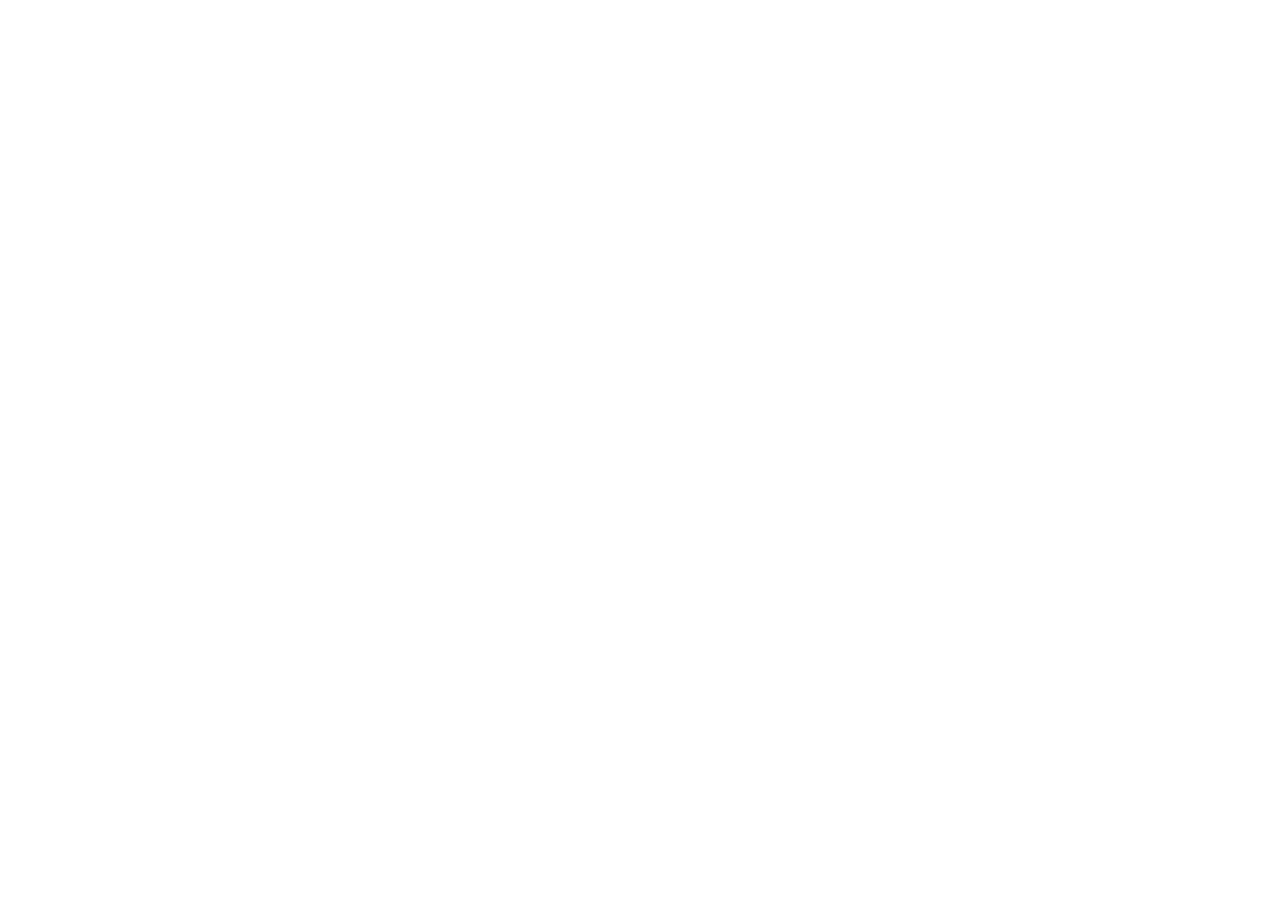
==== commit cd1036a8: "Change title to 'Hussein Moussa - UIONOX' Updated the title in the HTML document." ====
--- a/index.html
+++ b/index.html
@@ -4,7 +4,7 @@
 <meta charset="UTF-8">
 <meta name="viewport" content="width=device-width, initial-scale=1.0">
 
-<title>UIONOX — Coming Soon</title>
+<title>Hussein Moussa - UIONOX/title>
 
 <link rel="preconnect" href="https://fonts.googleapis.com">
 <link rel="preconnect" href="https://fonts.gstatic.com" crossorigin>
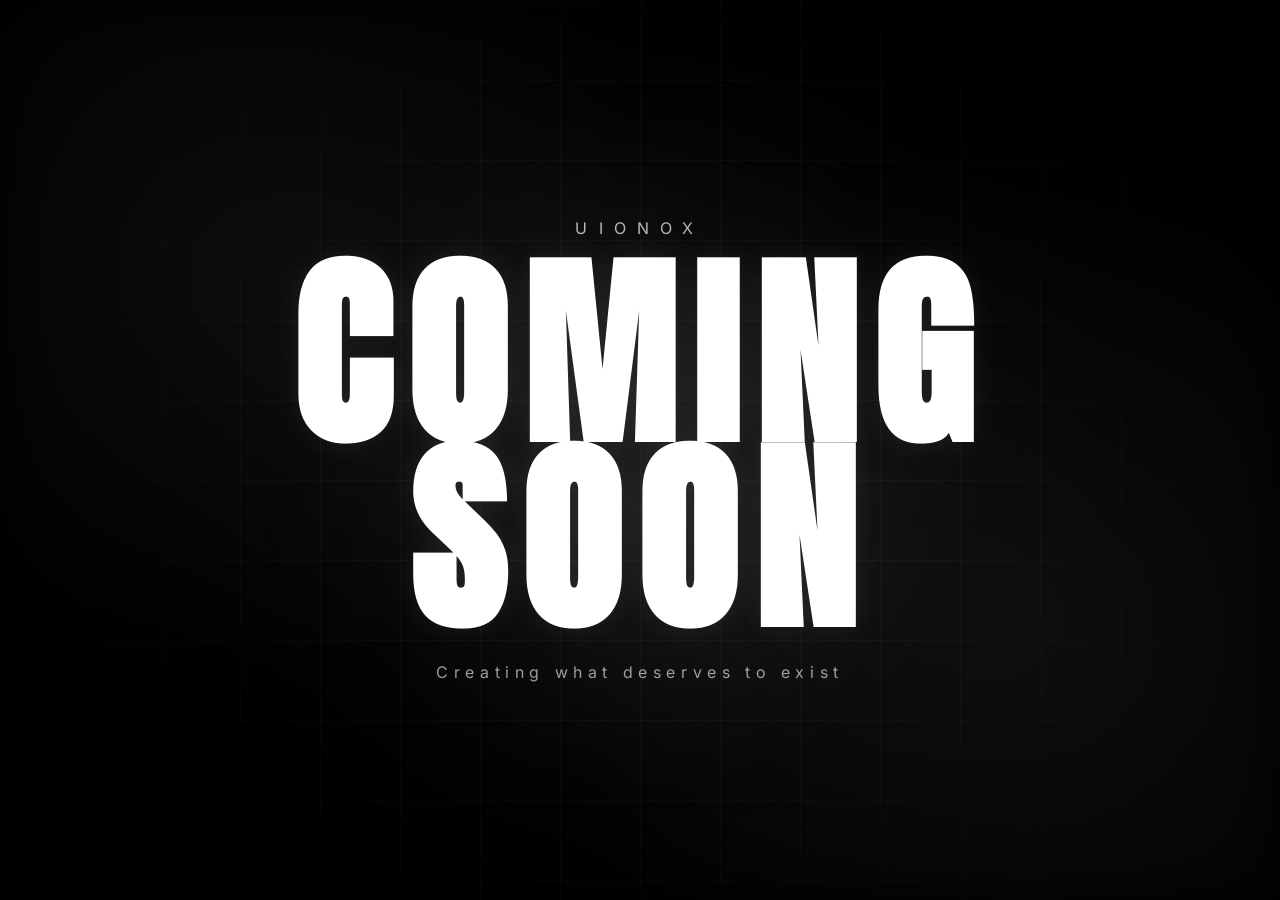
==== commit 8a88047c: "Fix title tag in index.html" ====
--- a/index.html
+++ b/index.html
@@ -4,7 +4,7 @@
 <meta charset="UTF-8">
 <meta name="viewport" content="width=device-width, initial-scale=1.0">
 
-<title>Hussein Moussa - UIONOX/title>
+<title>Hussein Moussa - UIONOX</title>
 
 <link rel="preconnect" href="https://fonts.googleapis.com">
 <link rel="preconnect" href="https://fonts.gstatic.com" crossorigin>
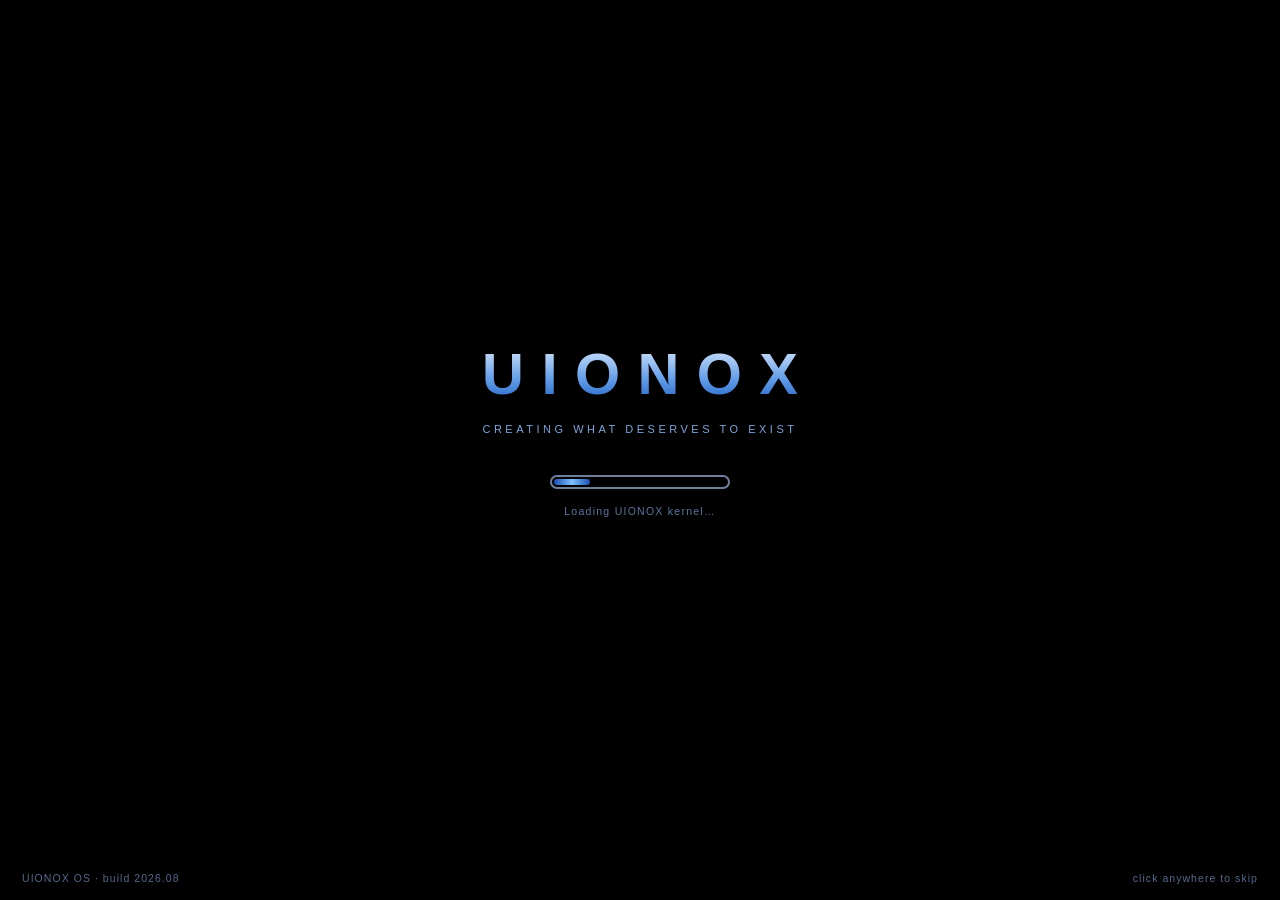
==== commit 2cc4c23e: "site v2" ====
--- a/index.html
+++ b/index.html
@@ -1,126 +1,14 @@
 <!DOCTYPE html>
 <html lang="en">
 <head>
-<meta charset="UTF-8">
-<meta name="viewport" content="width=device-width, initial-scale=1.0">
-
-<title>Hussein Moussa - UIONOX</title>
-
-<link rel="preconnect" href="https://fonts.googleapis.com">
-<link rel="preconnect" href="https://fonts.gstatic.com" crossorigin>
-<link href="https://fonts.googleapis.com/css2?family=Anton&family=Inter:wght@400;500&display=swap" rel="stylesheet">
-
-<style>
-*{
-    margin:0;
-    padding:0;
-    box-sizing:border-box;
-}
-
-body{
-    background:#000;
-    color:#fff;
-    font-family:Inter,sans-serif;
-    overflow:hidden;
-}
-
-/* Animated background */
-
-body::before{
-    content:"";
-    position:fixed;
-    inset:0;
-    background:
-        radial-gradient(circle at 20% 30%, rgba(70,70,70,.18), transparent 35%),
-        radial-gradient(circle at 80% 70%, rgba(120,120,120,.12), transparent 40%),
-        radial-gradient(circle at 50% 50%, rgba(255,255,255,.04), transparent 60%);
-    filter:blur(30px);
-    animation:move 12s ease-in-out infinite alternate;
-}
-
-@keyframes move{
-    from{
-        transform:scale(1) rotate(0deg);
-    }
-    to{
-        transform:scale(1.2) rotate(8deg);
-    }
-}
-
-.hero{
-    position:relative;
-    z-index:2;
-    min-height:100vh;
-    display:flex;
-    flex-direction:column;
-    justify-content:center;
-    align-items:center;
-    text-align:center;
-    padding:40px;
-}
-
-.brand{
-    font-size:1rem;
-    letter-spacing:.7rem;
-    opacity:.7;
-    margin-bottom:25px;
-}
-
-h1{
-    font-family:Anton,sans-serif;
-    font-size:clamp(5rem,16vw,13rem);
-    line-height:.9;
-    letter-spacing:.08em;
-    text-transform:uppercase;
-    text-shadow:0 0 30px rgba(255,255,255,.08);
-}
-
-.subtitle{
-    margin-top:30px;
-    font-size:1rem;
-    letter-spacing:.35rem;
-    opacity:.6;
-}
-
-.grid{
-    position:fixed;
-    inset:0;
-    background-image:
-        linear-gradient(rgba(255,255,255,.03) 1px, transparent 1px),
-        linear-gradient(90deg, rgba(255,255,255,.03) 1px, transparent 1px);
-    background-size:80px 80px;
-    mask-image:radial-gradient(circle, black 40%, transparent 90%);
-    pointer-events:none;
-}
-
-.glow{
-    position:absolute;
-    width:700px;
-    height:700px;
-    border-radius:50%;
-    background:radial-gradient(circle, rgba(255,255,255,.08), transparent 70%);
-    filter:blur(60px);
-    z-index:-1;
-}
-</style>
+<meta charset="utf-8">
+<meta name="viewport" content="width=device-width, initial-scale=1">
+<title>UIONOX — Hussein Moussa</title>
+<meta name="description" content="UIONOX — creating what deserves to exist. Hussein Moussa's portfolio, as a desktop.">
+<link rel="stylesheet" href="./style.css">
 </head>
 <body>
-
-<div class="grid"></div>
-
-<section class="hero">
-
-    <div class="glow"></div>
-
-    <div class="brand">UIONOX</div>
-
-    <h1>COMING<br>SOON</h1>
-
-    <div class="subtitle">
-        Creating what deserves to exist
-    </div>
-
-</section>
-
+<div id="app"></div>
+<script type="module" src="./app.js"></script>
 </body>
 </html>
--- a/style.css
+++ b/style.css
@@ -0,0 +1,24 @@
+@import url('https://fonts.googleapis.com/css2?family=VT323&display=swap');
+
+html, body, #app { margin: 0; padding: 0; height: 100%; overflow: hidden; background: #0a2f6e; }
+* { box-sizing: border-box; -webkit-tap-highlight-color: transparent; }
+a { color: #0a3aa8; text-decoration: underline; }
+a:hover { color: #c24a00; }
+
+@keyframes uxbar { 0% { transform: translateX(-100%); } 100% { transform: translateX(320%); } }
+@keyframes uxspin { to { transform: rotate(360deg); } }
+@keyframes uxblink { 0%, 49% { opacity: 1; } 50%, 100% { opacity: 0; } }
+
+::-webkit-scrollbar { width: 16px; height: 16px; background: #f0efe6; }
+::-webkit-scrollbar-thumb { background: linear-gradient(90deg, #fff, #cfd8ee 40%, #9db2dc); border: 1px solid #7089c0; }
+::-webkit-scrollbar-button { height: 16px; background: linear-gradient(180deg, #fff, #cbd5ec); }
+
+/* hover states (replace Design Canvas' style-hover sugar with real :hover) */
+.hv-bright18:hover { filter: brightness(1.18); }
+.hv-bright15:hover { filter: brightness(1.15); }
+.hv-bright11:hover { filter: brightness(1.1); }
+.hv-blue-eaf1fd:hover { background: #eaf1fd; }
+.hv-blue-dbe7fa:hover { background: #dbe7fa; }
+.hv-blue-e8f0fd:hover { background: #e8f0fd; }
+.hv-blue-eef4fd:hover { background: #eef4fd; }
+.hv-white-20:hover { background: rgba(255, 255, 255, 0.2); }
